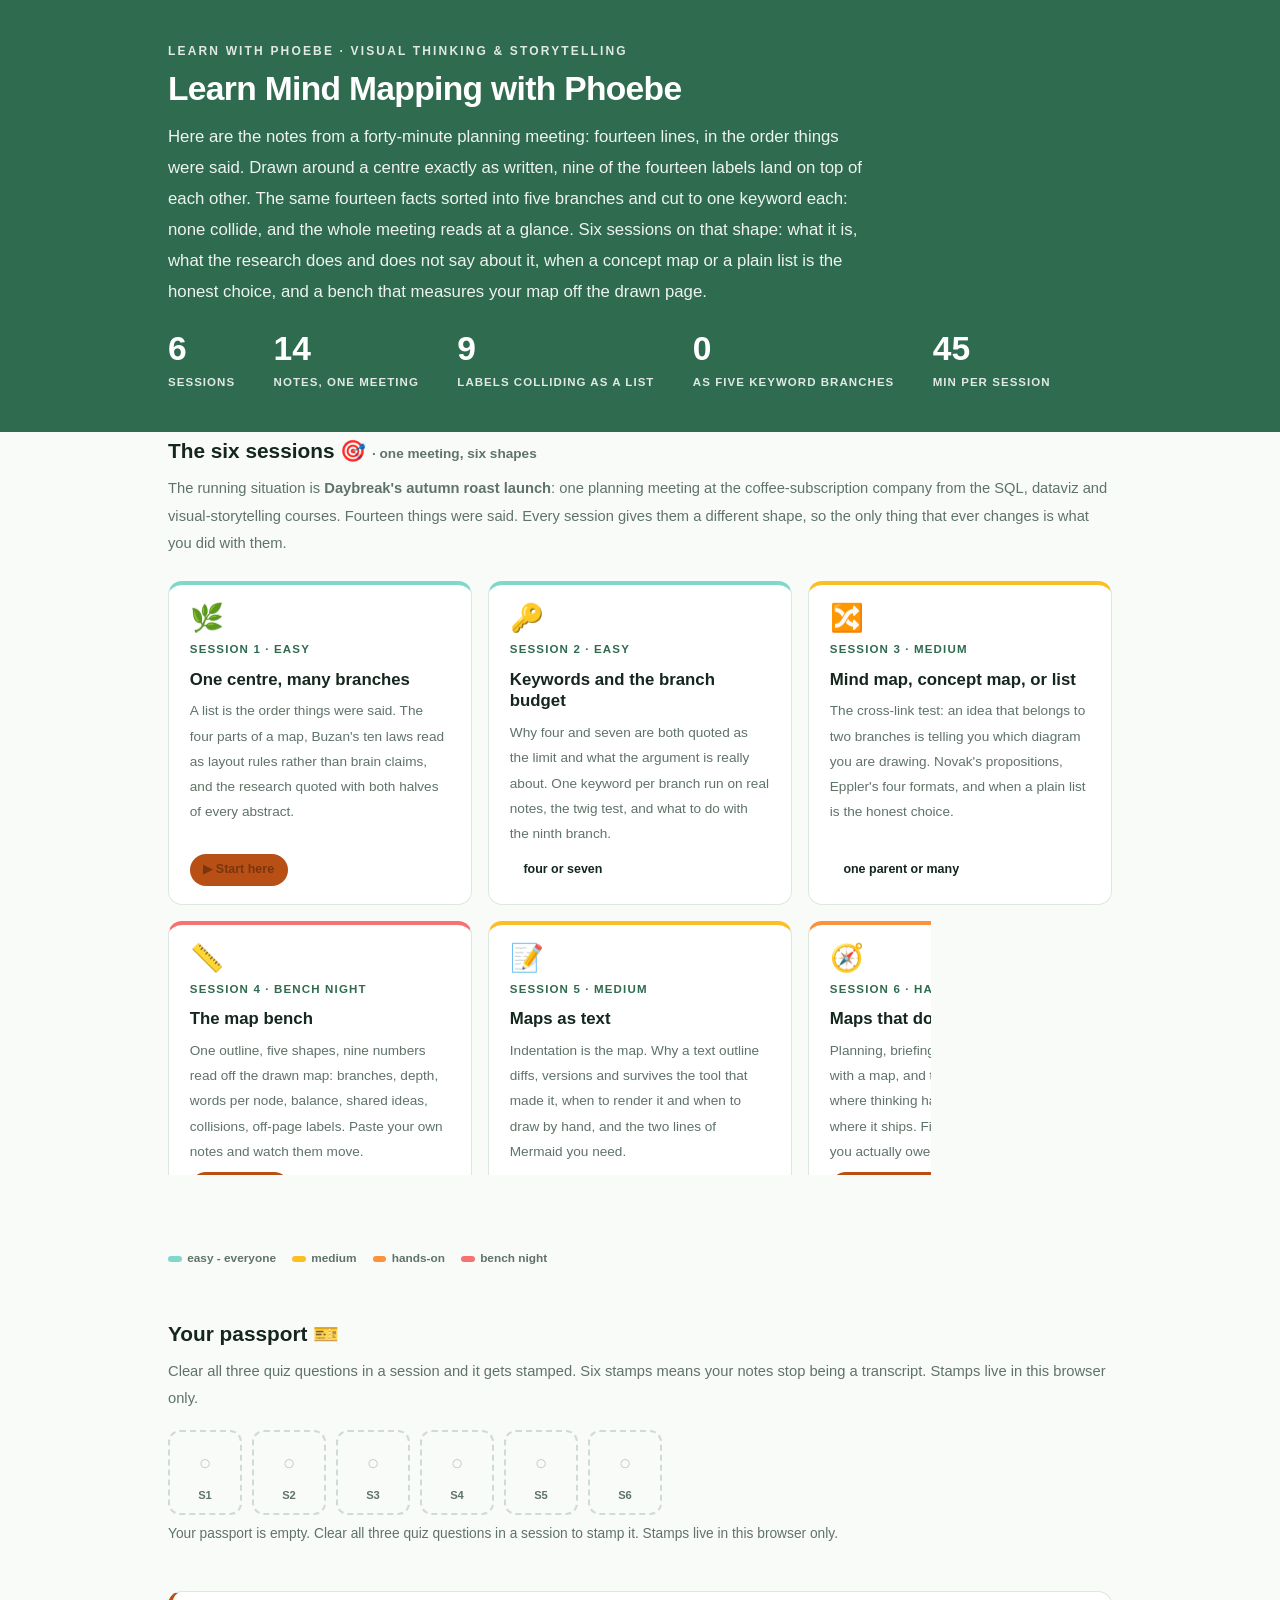
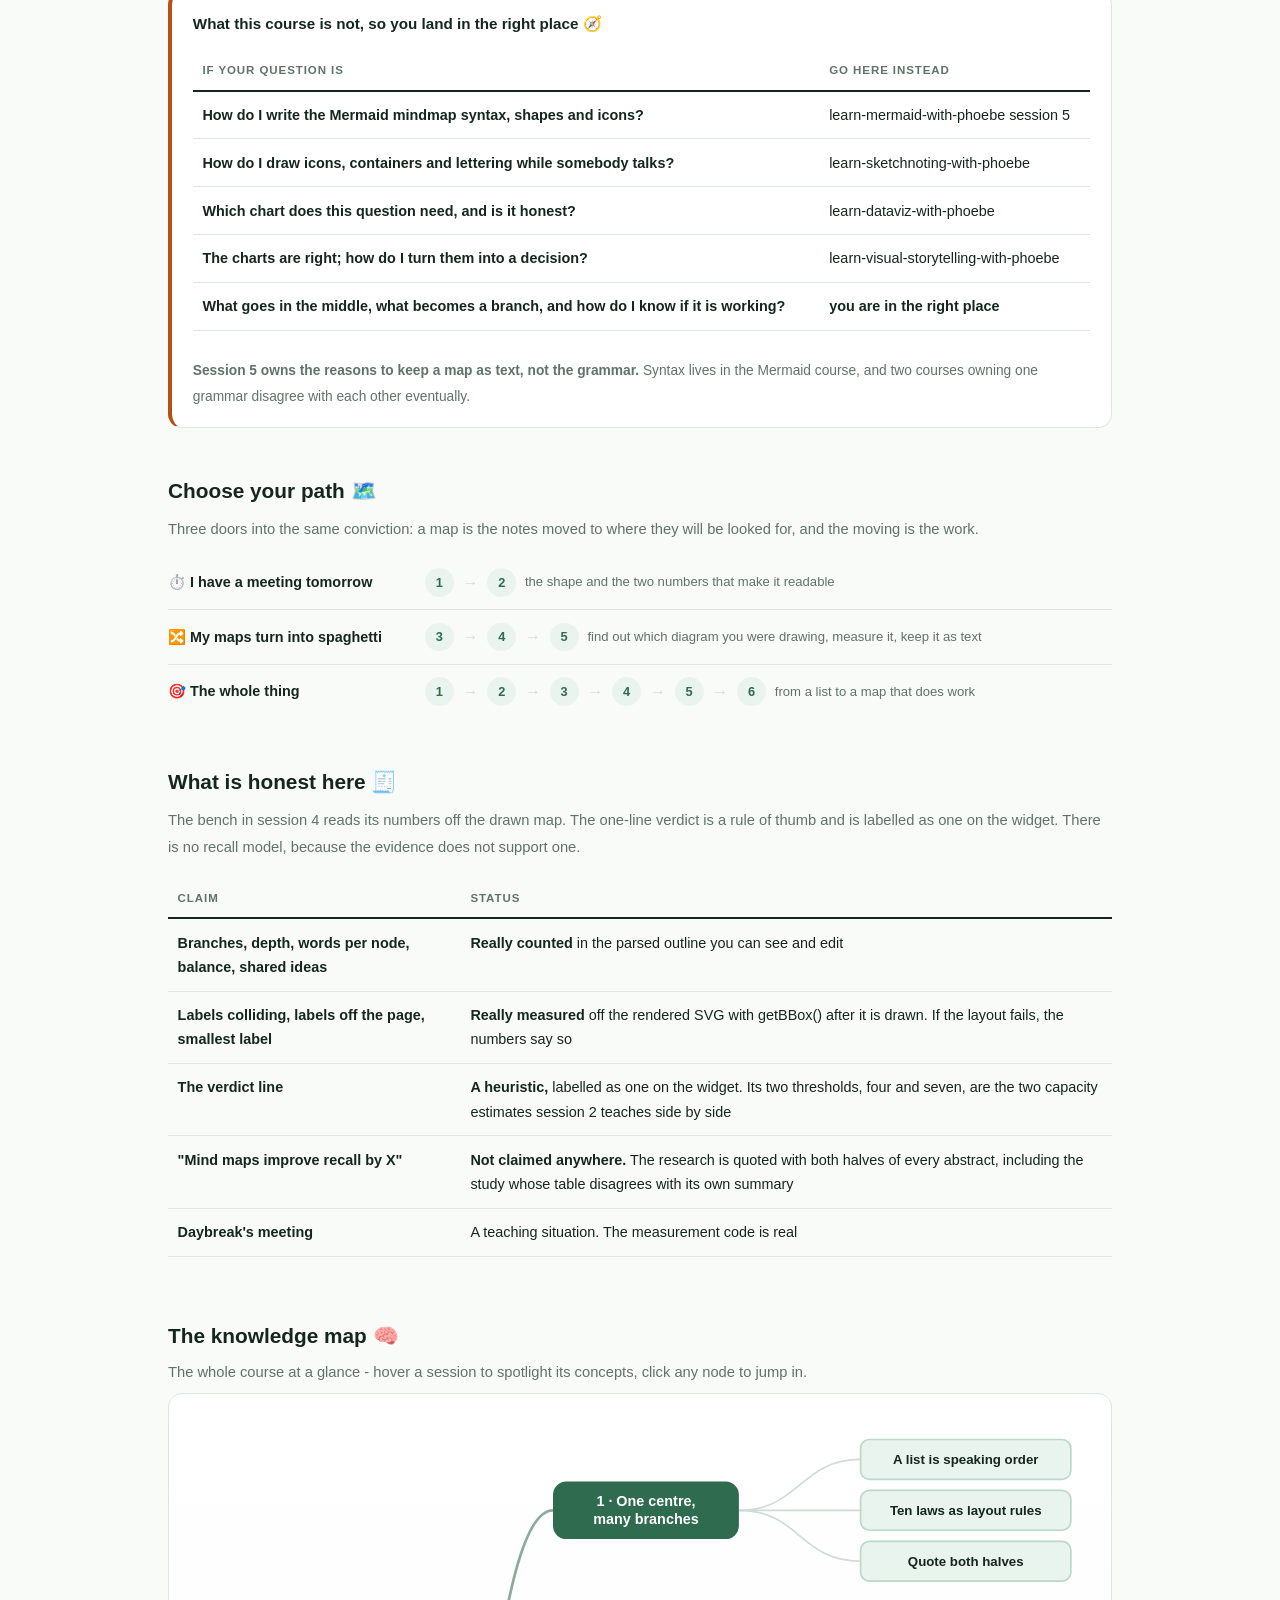
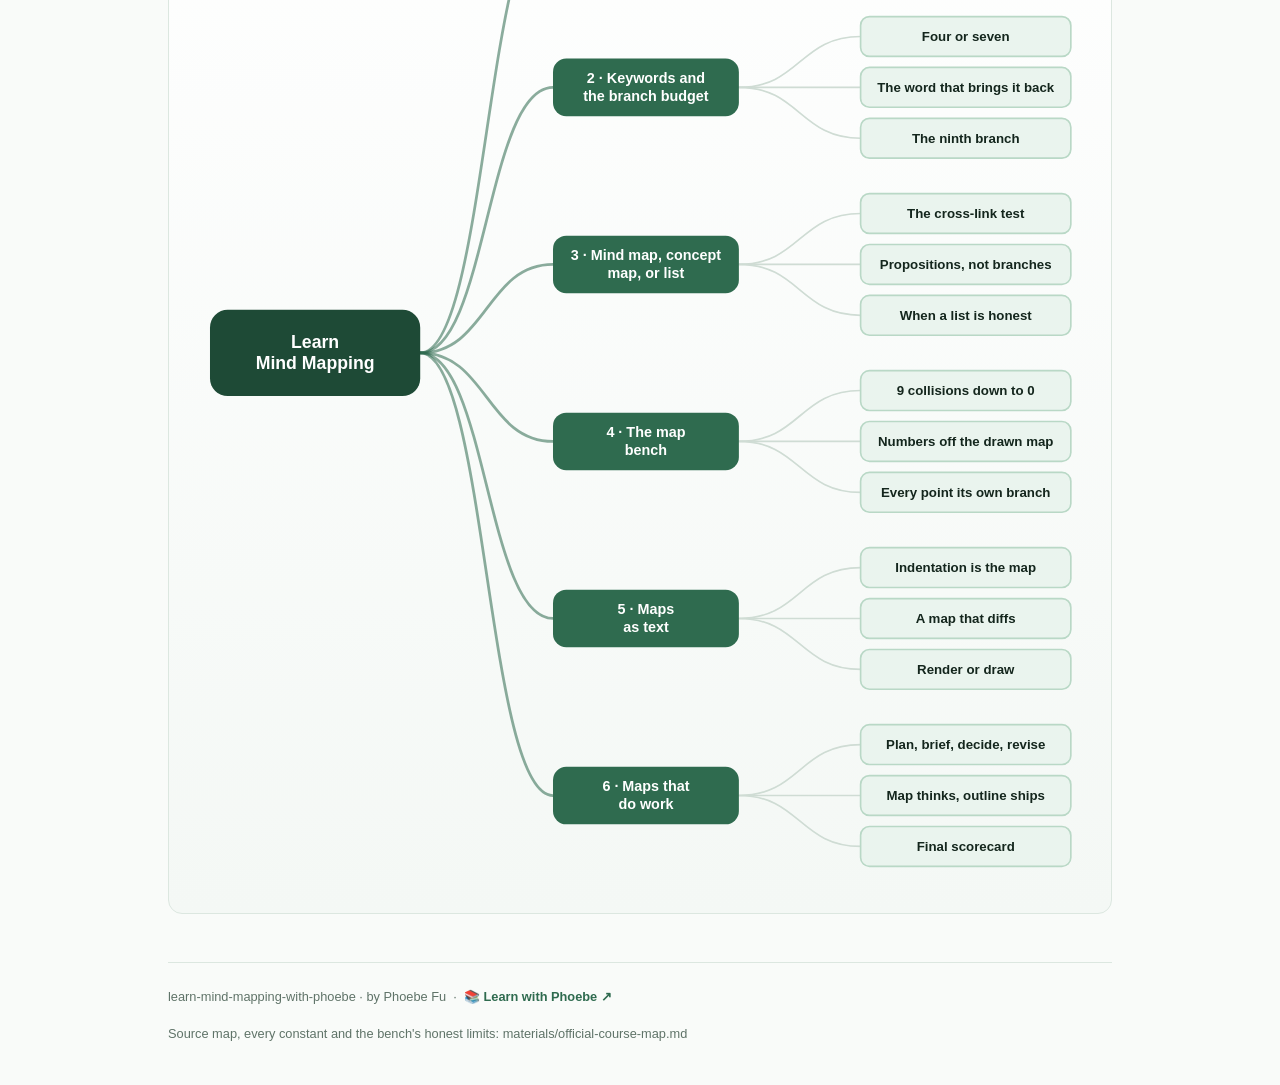
==== index.html @ 35d94eb6 "Learn Mind Mapping with Phoebe: six sessions, the map bench, source map Single-track, six 45-minute " ====
<!DOCTYPE html>
<html lang="en">
<head>
<meta charset="UTF-8">
<meta name="viewport" content="width=device-width, initial-scale=1.0">
<!-- social:start -->
<meta name="description" content="Six sessions on shaping what you know into a map: one centre, a handful of branches, one keyword each. What the evidence actually says, when a mind map is the wrong tool, and a bench that measures your map off the drawn page. Free, by Phoebe Fu.">
<meta property="og:type" content="website">
<meta property="og:site_name" content="Learn with Phoebe">
<meta property="og:title" content="Learn Mind Mapping with Phoebe">
<meta property="og:description" content="Fourteen meeting notes, nine colliding labels. The same fourteen as a map: five branches, none. Six sessions on the shape, the evidence, and when not to.">
<meta property="og:url" content="https://phoebefu6.github.io/learn-mind-mapping-with-phoebe/">
<meta property="og:image" content="https://phoebefu6.github.io/learn-mind-mapping-with-phoebe/assets/og-cover.png">
<meta property="og:image:width" content="1200">
<meta property="og:image:height" content="630">
<meta name="twitter:card" content="summary_large_image">
<meta name="twitter:title" content="Learn Mind Mapping with Phoebe">
<meta name="twitter:description" content="Six sessions on the shape of notes, with a bench that measures your map off the drawn page.">
<meta name="twitter:image" content="https://phoebefu6.github.io/learn-mind-mapping-with-phoebe/assets/og-cover.png">
<!-- social:end -->
<title>Learn Mind Mapping with Phoebe</title>
<link rel="stylesheet" href="assets/style.css?v=1">
<style>

  .stats-row { display: flex; gap: 2.4rem; margin-top: 1.5rem; flex-wrap: wrap; }
  .stat b { display: block; font-size: 2.1rem; font-weight: 800; line-height: 1.05; font-variant-numeric: tabular-nums; }
  .stat span { font-size: .72rem; opacity: .85; text-transform: uppercase; letter-spacing: .09em; font-weight: 600; }

  .course-grid { display: grid; grid-template-columns: repeat(auto-fit, minmax(17rem, 1fr)); gap: 1rem; margin-top: 1.5rem; }
  .course-card {
    border: 1px solid var(--hairline);
    border-top: 4px solid var(--diff, var(--indigo));
    border-radius: var(--radius);
    padding: 1.2rem 1.3rem 1.1rem;
    display: flex;
    flex-direction: column;
    gap: .5rem;
    text-decoration: none;
    color: var(--ink);
    background: #fff;
    transition: box-shadow .15s ease, border-color .15s ease, transform .15s ease;
    position: relative;
  }
  .course-card:hover { border-color: var(--indigo-soft); border-top-color: var(--diff, var(--indigo)); box-shadow: 0 8px 28px rgba(47,107,79,.14); transform: translateY(-3px); }
  .course-card .cicon { font-size: 1.7rem; line-height: 1; }
  .course-card .cnum { font-size: .72rem; font-weight: 700; color: var(--indigo); text-transform: uppercase; letter-spacing: .1em; }
  .course-card h3 { font-size: 1.05rem; font-weight: 800; line-height: 1.3; }
  .course-card p { font-size: .85rem; color: var(--muted); flex: 1; }
  .course-card .meta { display: flex; gap: .4rem; flex-wrap: wrap; }

  .diff-legend { display: flex; gap: 1rem; margin-top: 1.6rem; font-size: .74rem; color: var(--muted); font-weight: 600; flex-wrap: wrap; }
  .diff-legend i { display: inline-block; width: .85rem; height: .35rem; border-radius: 999px; margin-right: .35rem; vertical-align: middle; }

  .paths { margin-top: 2.6rem; }
  .paths h2 { font-size: 1.3rem; font-weight: 800; margin-bottom: .3rem; }
  .paths .plede { color: var(--muted); font-size: .92rem; margin-bottom: .8rem; }
  .path { display: flex; gap: .55rem; align-items: center; padding: .75rem 0; border-bottom: .5px solid var(--hairline); flex-wrap: wrap; }
  .path:last-child { border-bottom: none; }
  .path b { min-width: 15.5rem; font-size: .9rem; }
  .path .pstep { background: var(--indigo-50); color: var(--indigo); border-radius: 999px; padding: .16rem .68rem; font-weight: 700; font-size: .8rem; text-decoration: none; transition: all .12s ease; }
  .path .pstep:hover { background: var(--indigo); color: #fff; }
  .path .parr { color: var(--faint); font-weight: 700; }

  .mm-section { margin-top: 1.6rem; }
  .mm-section h2 { font-size: 1.3rem; font-weight: 800; margin-bottom: .2rem; }
  .mm-section .mm-lede { color: var(--muted); font-size: .92rem; margin-bottom: .4rem; }
  .mm-wrap { border: 1px solid var(--hairline); border-radius: var(--radius); background: linear-gradient(180deg,#fff,#F4F8F5); padding: .6rem; overflow-x: auto; }
  .mm-svg { width: 100%; height: auto; display: block; max-width: 60rem; margin: 0 auto; min-width: 34rem; }
  .mm-link { cursor: pointer; text-decoration: none; }
  .mm-node rect { transition: opacity .15s ease, filter .15s ease; }
  .mm-node text { pointer-events: none; }
  .mm-link:hover .mm-node rect { filter: brightness(1.06); }
  .mm-edge { transition: opacity .15s ease; }

  .not-this { border: 1px solid var(--hairline); border-left: 4px solid var(--amber); border-radius: var(--radius); background: #fff; padding: 1.1rem 1.3rem; margin-top: 1.2rem; }
  .not-this h3 { font-size: .95rem; font-weight: 800; margin-bottom: .5rem; }
</style>
</head>
<body>

<header class="masthead">
  <div class="wrap">
    <div class="eyebrow">Learn with Phoebe · Visual Thinking &amp; Storytelling</div>
    <h1>Learn <span class="accent">Mind Mapping</span> with Phoebe</h1>
    <p class="sub">Here are the notes from a forty-minute planning meeting: fourteen lines, in the order things were said. Drawn around a centre exactly as written, nine of the fourteen labels land on top of each other. The same fourteen facts sorted into five branches and cut to one keyword each: none collide, and the whole meeting reads at a glance. Six sessions on that shape: what it is, what the research does and does not say about it, when a concept map or a plain list is the honest choice, and a bench that measures your map off the drawn page.</p>
    <div class="stats-row">
      <div class="stat"><b data-count="6">6</b><span>sessions</span></div>
      <div class="stat"><b data-count="14">14</b><span>notes, one meeting</span></div>
      <div class="stat"><b data-count="9">9</b><span>labels colliding as a list</span></div>
      <div class="stat"><b data-count="0">0</b><span>as five keyword branches</span></div>
      <div class="stat"><b data-count="45">45</b><span>min per session</span></div>
    </div>
  </div>
</header>

<main class="wrap">

  <section class="section">
    <div class="paths" style="margin-top:0">
      <h2>The six sessions 🎯 <span style="font-size:.85rem;font-weight:600;color:var(--muted)">· one meeting, six shapes</span></h2>
      <p class="plede">The running situation is <strong>Daybreak's autumn roast launch</strong>: one planning meeting at the coffee-subscription company from the SQL, dataviz and visual-storytelling courses. Fourteen things were said. Every session gives them a different shape, so the only thing that ever changes is what you did with them.</p>
    </div>

    <div class="course-grid">
      <a class="course-card" href="courses/01-one-centre-many-branches.html" style="--diff:#7FD8CB">
        <span class="cicon">🌿</span>
        <span class="cnum">Session 1 · easy</span>
        <h3>One centre, many branches</h3>
        <p>A list is the order things were said. The four parts of a map, Buzan's ten laws read as layout rules rather than brain claims, and the research quoted with both halves of every abstract.</p>
        <span class="meta"><span class="pill amber">▶ Start here</span></span>
      </a>
      <a class="course-card" href="courses/02-keywords-and-the-branch-budget.html" style="--diff:#7FD8CB">
        <span class="cicon">🔑</span>
        <span class="cnum">Session 2 · easy</span>
        <h3>Keywords and the branch budget</h3>
        <p>Why four and seven are both quoted as the limit and what the argument is really about. One keyword per branch run on real notes, the twig test, and what to do with the ninth branch.</p>
        <span class="meta"><span class="pill">four or seven</span></span>
      </a>
      <a class="course-card" href="courses/03-mind-map-concept-map-or-list.html" style="--diff:#FBBF24">
        <span class="cicon">🔀</span>
        <span class="cnum">Session 3 · medium</span>
        <h3>Mind map, concept map, or list</h3>
        <p>The cross-link test: an idea that belongs to two branches is telling you which diagram you are drawing. Novak's propositions, Eppler's four formats, and when a plain list is the honest choice.</p>
        <span class="meta"><span class="pill">one parent or many</span></span>
      </a>
      <a class="course-card" href="courses/04-the-map-bench.html" style="--diff:#F87171">
        <span class="cicon">📏</span>
        <span class="cnum">Session 4 · bench night</span>
        <h3>The map bench</h3>
        <p>One outline, five shapes, nine numbers read off the drawn map: branches, depth, words per node, balance, shared ideas, collisions, off-page labels. Paste your own notes and watch them move.</p>
        <span class="meta"><span class="pill amber">★ the bench</span></span>
      </a>
      <a class="course-card" href="courses/05-maps-as-text.html" style="--diff:#FBBF24">
        <span class="cicon">📝</span>
        <span class="cnum">Session 5 · medium</span>
        <h3>Maps as text</h3>
        <p>Indentation is the map. Why a text outline diffs, versions and survives the tool that made it, when to render it and when to draw by hand, and the two lines of Mermaid you need.</p>
        <span class="meta"><span class="pill">outline first</span></span>
      </a>
      <a class="course-card" href="courses/06-maps-that-do-work.html" style="--diff:#FB923C">
        <span class="cicon">🧭</span>
        <span class="cnum">Session 6 · hands-on</span>
        <h3>Maps that do work</h3>
        <p>Planning, briefing, deciding and revising with a map, and the hand-off: a map is where thinking happens, an outline is where it ships. Final scorecard on a map you actually owe somebody.</p>
        <span class="meta"><span class="pill amber">🔒 final scorecard</span></span>
      </a>
    </div>

    <div class="diff-legend">
      <span><i style="background:#7FD8CB"></i>easy - everyone</span>
      <span><i style="background:#FBBF24"></i>medium</span>
      <span><i style="background:#FB923C"></i>hands-on</span>
      <span><i style="background:#F87171"></i>bench night</span>
    </div>
  </section>

  <section class="section">
    <div class="paths" style="margin-top:0">
      <h2>Your passport 🎫</h2>
      <p class="plede">Clear all three quiz questions in a session and it gets stamped. Six stamps means your notes stop being a transcript. Stamps live in this browser only.</p>
    </div>
    <div class="pp-strip"></div>
  </section>

  <section class="section">
    <div class="not-this">
      <h3>What this course is not, so you land in the right place 🧭</h3>
      <table class="clean">
        <tr><th>If your question is</th><th>Go here instead</th></tr>
        <tr><td>How do I write the Mermaid <span class="mono">mindmap</span> syntax, shapes and icons?</td><td><span class="mono">learn-mermaid-with-phoebe</span> session 5</td></tr>
        <tr><td>How do I draw icons, containers and lettering while somebody talks?</td><td><span class="mono">learn-sketchnoting-with-phoebe</span></td></tr>
        <tr><td>Which chart does this question need, and is it honest?</td><td><span class="mono">learn-dataviz-with-phoebe</span></td></tr>
        <tr><td>The charts are right; how do I turn them into a decision?</td><td><span class="mono">learn-visual-storytelling-with-phoebe</span></td></tr>
        <tr><td><strong>What goes in the middle, what becomes a branch, and how do I know if it is working?</strong></td><td><strong>you are in the right place</strong></td></tr>
      </table>
      <p style="margin-top:.7rem;font-size:.86rem;color:var(--muted)"><strong>Session 5 owns the reasons to keep a map as text, not the grammar.</strong> Syntax lives in the Mermaid course, and two courses owning one grammar disagree with each other eventually.</p>
    </div>
  </section>

  <section class="section">
    <div class="paths">
      <h2>Choose your path 🗺️</h2>
      <p class="plede">Three doors into the same conviction: a map is the notes moved to where they will be looked for, and the moving is the work.</p>
      <div class="path"><b>⏱️ I have a meeting tomorrow</b>
        <a class="pstep" href="courses/01-one-centre-many-branches.html">1</a><span class="parr">→</span>
        <a class="pstep" href="courses/02-keywords-and-the-branch-budget.html">2</a>
        <span style="font-size:.82rem;color:var(--muted)">the shape and the two numbers that make it readable</span>
      </div>
      <div class="path"><b>🔀 My maps turn into spaghetti</b>
        <a class="pstep" href="courses/03-mind-map-concept-map-or-list.html">3</a><span class="parr">→</span>
        <a class="pstep" href="courses/04-the-map-bench.html">4</a><span class="parr">→</span>
        <a class="pstep" href="courses/05-maps-as-text.html">5</a>
        <span style="font-size:.82rem;color:var(--muted)">find out which diagram you were drawing, measure it, keep it as text</span>
      </div>
      <div class="path"><b>🎯 The whole thing</b>
        <a class="pstep" href="courses/01-one-centre-many-branches.html">1</a><span class="parr">→</span>
        <a class="pstep" href="courses/02-keywords-and-the-branch-budget.html">2</a><span class="parr">→</span>
        <a class="pstep" href="courses/03-mind-map-concept-map-or-list.html">3</a><span class="parr">→</span>
        <a class="pstep" href="courses/04-the-map-bench.html">4</a><span class="parr">→</span>
        <a class="pstep" href="courses/05-maps-as-text.html">5</a><span class="parr">→</span>
        <a class="pstep" href="courses/06-maps-that-do-work.html">6</a>
        <span style="font-size:.82rem;color:var(--muted)">from a list to a map that does work</span>
      </div>
    </div>
  </section>

  <section class="section">
    <div class="paths" style="margin-top:0">
      <h2>What is honest here 🧾</h2>
      <p class="plede">The bench in session 4 reads its numbers off the drawn map. The one-line verdict is a rule of thumb and is labelled as one on the widget. There is no recall model, because the evidence does not support one.</p>
    </div>
    <table class="clean">
      <tr><th>Claim</th><th>Status</th></tr>
      <tr><td>Branches, depth, words per node, balance, shared ideas</td><td><strong>Really counted</strong> in the parsed outline you can see and edit</td></tr>
      <tr><td>Labels colliding, labels off the page, smallest label</td><td><strong>Really measured</strong> off the rendered SVG with <span class="mono">getBBox()</span> after it is drawn. If the layout fails, the numbers say so</td></tr>
      <tr><td>The verdict line</td><td><strong>A heuristic,</strong> labelled as one on the widget. Its two thresholds, four and seven, are the two capacity estimates session 2 teaches side by side</td></tr>
      <tr><td>"Mind maps improve recall by X"</td><td><strong>Not claimed anywhere.</strong> The research is quoted with both halves of every abstract, including the study whose table disagrees with its own summary</td></tr>
      <tr><td>Daybreak's meeting</td><td>A teaching situation. The measurement code is real</td></tr>
    </table>
  </section>

  <section class="section mm-section">
    <h2>The knowledge map 🧠</h2>
    <p class="mm-lede">The whole course at a glance - hover a session to spotlight its concepts, click any node to jump in.</p>
    <div class="mm-wrap"><div id="mindmap"></div></div>
  </section>

  <footer class="pagefoot">
    <span>learn-mind-mapping-with-phoebe · by Phoebe Fu &nbsp;·&nbsp; 📚 <a href="https://phoebefu6.github.io/learn-with-phoebe/">Learn with Phoebe ↗</a></span>
    <span>Source map, every constant and the bench's honest limits: <span class="mono">materials/official-course-map.md</span></span>
  </footer>

</main>

<script>
window.MINDMAP_DATA = {
  title: "Learn\nMind Mapping",
  centerColor: "#1E4A36",
  sessions: [
    { label: "One centre,\nmany branches", href: "courses/01-one-centre-many-branches.html", color: "#7FD8CB",
      concepts: [
        { label: "A list is speaking order", href: "courses/01-one-centre-many-branches.html" },
        { label: "Ten laws as layout rules", href: "courses/01-one-centre-many-branches.html" },
        { label: "Quote both halves", href: "courses/01-one-centre-many-branches.html" } ] },
    { label: "Keywords and\nthe branch budget", href: "courses/02-keywords-and-the-branch-budget.html", color: "#7FD8CB",
      concepts: [
        { label: "Four or seven", href: "courses/02-keywords-and-the-branch-budget.html" },
        { label: "The word that brings it back", href: "courses/02-keywords-and-the-branch-budget.html" },
        { label: "The ninth branch", href: "courses/02-keywords-and-the-branch-budget.html" } ] },
    { label: "Mind map, concept\nmap, or list", href: "courses/03-mind-map-concept-map-or-list.html", color: "#FBBF24",
      concepts: [
        { label: "The cross-link test", href: "courses/03-mind-map-concept-map-or-list.html" },
        { label: "Propositions, not branches", href: "courses/03-mind-map-concept-map-or-list.html" },
        { label: "When a list is honest", href: "courses/03-mind-map-concept-map-or-list.html" } ] },
    { label: "The map\nbench", href: "courses/04-the-map-bench.html", color: "#F87171",
      concepts: [
        { label: "9 collisions down to 0", href: "courses/04-the-map-bench.html" },
        { label: "Numbers off the drawn map", href: "courses/04-the-map-bench.html" },
        { label: "Every point its own branch", href: "courses/04-the-map-bench.html" } ] },
    { label: "Maps\nas text", href: "courses/05-maps-as-text.html", color: "#FBBF24",
      concepts: [
        { label: "Indentation is the map", href: "courses/05-maps-as-text.html" },
        { label: "A map that diffs", href: "courses/05-maps-as-text.html" },
        { label: "Render or draw", href: "courses/05-maps-as-text.html" } ] },
    { label: "Maps that\ndo work", href: "courses/06-maps-that-do-work.html", color: "#FB923C",
      concepts: [
        { label: "Plan, brief, decide, revise", href: "courses/06-maps-that-do-work.html" },
        { label: "Map thinks, outline ships", href: "courses/06-maps-that-do-work.html" },
        { label: "Final scorecard", href: "courses/06-maps-that-do-work.html" } ] }
  ]
};
</script>
<script src="assets/mindmap.js?v=1"></script>
<script src="assets/app.js?v=1"></script>
</body>
</html>
---- assets/style.css ----
/* learn-mind-mapping-with-phoebe - editorial bold design system
   Accent: spruce #2F6B4F · Ink deep spruce #1E4A36 · Flagship: burnt orange #B85015
   (CSS var names still read --indigo/--amber; they hold spruce and burnt orange.)
   NOTE: this is the PAGE chrome. The bench palette inside map-live.js is separate. */

:root {
  --indigo: #2F6B4F;
  --indigo-deep: #1E4A36;
  --indigo-mid: #4A7F63;
  --indigo-soft: #B9D8C6;
  --indigo-50: #EAF4EE;
  --ink: #14261D;
  --muted: #5F7368;
  --faint: #CFDCD4;
  --hairline: #DCE7E0;
  --amber: #B85015;
  --amber-ink: #7A3410;
  --amber-50: #FBEFE6;
  --paper: #F9FBF9;
  --code-bg: #12221A;
  --code-ink: #DCE7E0;
  --radius: 14px;
}

* { margin: 0; padding: 0; box-sizing: border-box; }

html { font-size: 16px; scroll-behavior: smooth; }
html.zoom-125 { font-size: 20px; }
html.zoom-150 { font-size: 24px; }

body {
  font-family: "Inter", -apple-system, BlinkMacSystemFont, "Segoe UI", Roboto, sans-serif;
  background: var(--paper);
  color: var(--ink);
  line-height: 1.85;
  font-feature-settings: "tnum";
}

.wrap { max-width: 62rem; margin: 0 auto; padding: 0 1.5rem; }

/* ---------- header band ---------- */
.masthead {
  background: var(--indigo);
  color: #fff;
  padding: 2.5rem 0 2.25rem;
}
.masthead .eyebrow {
  font-size: .75rem;
  letter-spacing: .18em;
  text-transform: uppercase;
  opacity: .85;
  font-weight: 600;
}
.masthead h1 {
  font-size: 2.1rem;
  line-height: 1.15;
  font-weight: 800;
  margin: .5rem 0 .75rem;
  letter-spacing: -.02em;
}
.masthead h1 .accent { color: inherit; }
.masthead .sub { font-size: 1.05rem; opacity: .92; max-width: 44rem; }

.chip-row { display: flex; flex-wrap: wrap; gap: .5rem; margin-top: 1.1rem; }
.chip {
  display: inline-flex;
  align-items: center;
  gap: .35rem;
  border-radius: 999px;
  padding: .25rem .8rem;
  font-size: .78rem;
  font-weight: 600;
  white-space: nowrap;
}
.chip.level { background: #fff; color: var(--indigo); }
.chip.audience { background: rgba(255,255,255,.16); color: #fff; border: 1px solid rgba(255,255,255,.35); }
.chip.time { background: var(--ink); color: #fff; font-variant-numeric: tabular-nums; }


/* ---------- agenda band ----------
   Recovered 2026-09-02. These six repos were scaffolded from a stylesheet that had
   lost this block, so .agenda rendered as run-on inline text ~700px tall inside the
   masthead. 87 of 93 repos carry it; these were the exception, and they were also the
   six the estate sweep could not see. See course-builder/references/field-notes.md.

   .a3 does NOT reuse the donor's `color: var(--amber-ink)`: that pair falls below
   4.5:1 against --amber in all six palettes, which is the same failure the sweep
   flags on the wellbeing courses. The literal below is the darkest tone of this
   repo's own amber-ink that clears 4.5:1, so the band stays bright. Recompute it if
   --amber changes. */
.agenda {
  display: flex;
  border-radius: 999px;
  overflow: hidden;
  margin: 1.4rem 0 0;
  font-size: .72rem;
  font-weight: 600;
  text-align: center;
  color: #fff;
}
.agenda span { padding: .45rem .3rem; white-space: nowrap; overflow: hidden; text-overflow: ellipsis; }
.agenda .a1 { background: var(--indigo-deep); }
.agenda .a2 { background: var(--indigo-mid); }
.agenda .a3 { background: var(--amber); color: #FFFFFF; }
.agenda .a4 { background: var(--indigo-soft); color: var(--ink); }

/* ---------- toolbar ---------- */
.toolbar {
  position: sticky;
  top: 0;
  z-index: 40;
  background: rgba(255,255,255,.94);
  backdrop-filter: blur(6px);
  border-bottom: 1px solid var(--hairline);
  padding: .55rem 0;
}
.toolbar .wrap { display: flex; align-items: center; gap: .6rem; }
.toolbar .crumb { font-size: .8rem; color: var(--muted); font-weight: 600; margin-right: auto; }
.toolbar .crumb a { color: var(--indigo); text-decoration: none; }
.btn {
  border: 1px solid var(--hairline);
  background: #fff;
  color: var(--ink);
  border-radius: 999px;
  padding: .35rem .9rem;
  font-size: .78rem;
  font-weight: 600;
  cursor: pointer;
  font-family: inherit;
  transition: all .15s ease;
}
.btn:hover { border-color: var(--indigo); color: var(--indigo); }
.btn.primary { background: var(--indigo); border-color: var(--indigo); color: #fff; }
.btn.primary:hover { background: var(--indigo-deep); }

/* ---------- sections ---------- */
main { padding: 2.5rem 0 4rem; }

.section { margin-bottom: 2.8rem; }
.section-kicker { margin-bottom: 1rem; }
.section-kicker .klabel {
  display: block;
  font-size: .72rem;
  text-transform: uppercase;
  letter-spacing: .1em;
  color: var(--indigo);
  font-weight: 700;
  margin-bottom: .35rem;
}
.section-kicker h2 {
  font-size: 1.45rem;
  font-weight: 800;
  letter-spacing: -.01em;
  display: flex;
  align-items: center;
  gap: .7rem;
  flex-wrap: wrap;
}
.section-kicker .tag {
  border-radius: 999px;
  padding: .18rem .7rem;
  font-size: .7rem;
  font-weight: 700;
  text-transform: uppercase;
  letter-spacing: .08em;
}
.tag.concept { background: var(--indigo-50); color: var(--indigo); }
.tag.demo { background: var(--amber-50); color: var(--amber-ink); }
.tag.exercise { background: var(--ink); color: #fff; }

.lede { color: var(--muted); max-width: 46rem; margin-bottom: 1.4rem; line-height: 1.8; }

/* live vs self-study markers on cards */
.mode {
  font-size: .64rem;
  font-weight: 700;
  text-transform: uppercase;
  letter-spacing: .07em;
  padding: .14rem .6rem;
  border-radius: 999px;
  flex: none;
}
.mode.live { background: var(--indigo); color: #fff; }
.mode.self { background: #fff; color: var(--muted); border: 1px solid var(--hairline); }

/* ---------- accordions ---------- */
details.card {
  border: 1px solid var(--hairline);
  border-radius: var(--radius);
  margin-bottom: .8rem;
  overflow: hidden;
  background: #fff;
}
details.card[open] { border-color: var(--indigo-soft); box-shadow: 0 8px 28px rgba(47,107,79,.08); }
details.card summary {
  list-style: none;
  cursor: pointer;
  padding: 1rem 1.25rem;
  display: flex;
  align-items: center;
  gap: .75rem;
  font-weight: 700;
  font-size: 1.02rem;
  user-select: none;
}
details.card summary::-webkit-details-marker { display: none; }
details.card summary .dot {
  width: .6rem; height: .6rem;
  border-radius: 999px;
  background: var(--indigo);
  flex: none;
}
details.card summary .mini { margin-left: auto; font-size: .72rem; color: var(--muted); font-weight: 600; white-space: nowrap; }
details.card summary .caret { transition: transform .2s ease; color: var(--indigo); font-size: .8rem; }
details.card[open] summary .caret { transform: rotate(90deg); }
details.card .body { padding: 0 1.25rem 1.4rem; border-top: 1px solid var(--hairline); padding-top: 1.15rem; }
details.card .body p { margin-bottom: 1.05rem; max-width: 48rem; }
details.card .body p:last-child { margin-bottom: 0; }
details.card .body ul, details.card .body ol { margin: 0 0 1.1rem 1.2rem; max-width: 47rem; }
details.card .body li { margin-bottom: .65rem; }
details.card .body h4 { font-size: .95rem; font-weight: 700; margin: 1.1rem 0 .45rem; }
details.card .body h4:first-child { margin-top: 0; }

/* ---------- pills & legends ---------- */
.legend { display: flex; flex-wrap: wrap; gap: .5rem; margin: 0 0 1.2rem; }
.pill {
  display: inline-flex;
  align-items: center;
  gap: .4rem;
  border-radius: 999px;
  padding: .28rem .85rem;
  font-size: .78rem;
  font-weight: 600;
}
.pill.solid { background: var(--indigo); color: #fff; }
.pill.light { background: var(--indigo-50); color: var(--indigo); }
.pill.inkpill { background: var(--ink); color: #fff; }
.pill.amber, .pill.peach { background: var(--amber); color: var(--amber-ink); }
.pill.bare { color: var(--faint); }

/* ---------- 4D grid ---------- */
.grid-2 { display: grid; grid-template-columns: repeat(auto-fit, minmax(15rem, 1fr)); gap: .8rem; margin: .5rem 0 1rem; }
.d-card {
  border: 1px solid var(--hairline);
  border-left: 4px solid var(--indigo);
  border-radius: 10px;
  padding: 1rem 1.1rem;
}
.d-card h4 { font-size: .95rem; margin-bottom: .3rem; }
.d-card h4 .lead-letter { color: var(--indigo); }
.d-card p { font-size: .86rem; color: var(--muted); margin: 0; }

/* ---------- tables ---------- */
table.clean { width: 100%; border-collapse: collapse; font-size: .9rem; margin: .4rem 0 1rem; }
table.clean th {
  text-align: left;
  font-size: .72rem;
  text-transform: uppercase;
  letter-spacing: .08em;
  color: var(--muted);
  padding: .5rem .6rem;
  border-bottom: 2px solid var(--ink);
}
table.clean td { padding: .7rem .6rem; border-bottom: .5px solid var(--hairline); vertical-align: top; line-height: 1.7; }
table.clean td:first-child { font-weight: 600; }

/* ---------- prompt boxes ---------- */
.prompt-box {
  position: relative;
  background: var(--code-bg);
  color: var(--code-ink);
  border-radius: var(--radius);
  padding: 1.1rem 1.2rem;
  margin: 1rem 0 1.2rem;
  font-family: "SF Mono", ui-monospace, Menlo, Consolas, monospace;
  font-size: .84rem;
  line-height: 1.65;
  white-space: pre-wrap;
  word-break: break-word;
}
.prompt-box .label {
  position: absolute;
  top: -0.7rem;
  left: 1rem;
  background: var(--indigo);
  color: #fff;
  font-family: "Inter", -apple-system, sans-serif;
  font-size: .68rem;
  font-weight: 700;
  letter-spacing: .06em;
  text-transform: uppercase;
  border-radius: 999px;
  padding: .15rem .7rem;
}
.prompt-box.bad .label { background: var(--faint); color: var(--ink); }
.prompt-box.good .label { background: var(--amber); color: var(--amber-ink); }
.copy-btn {
  position: absolute;
  top: .7rem;
  right: .7rem;
  background: rgba(255,255,255,.1);
  border: 1px solid rgba(255,255,255,.25);
  color: #fff;
  border-radius: 999px;
  padding: .25rem .8rem;
  font-size: .72rem;
  font-weight: 600;
  cursor: pointer;
  font-family: "Inter", -apple-system, sans-serif;
  transition: background .15s ease;
}
.copy-btn:hover { background: rgba(255,255,255,.22); }
.copy-btn.copied { background: var(--amber); border-color: var(--amber); color: var(--amber-ink); }

/* ---------- demo steps ---------- */
.steps { counter-reset: step; margin: .6rem 0 1rem; }
.step {
  display: flex;
  gap: .9rem;
  padding: .85rem 0;
  border-bottom: .5px solid var(--hairline);
}
.step:last-child { border-bottom: none; }
.step::before {
  counter-increment: step;
  content: counter(step);
  flex: none;
  width: 1.7rem; height: 1.7rem;
  border-radius: 999px;
  background: var(--indigo-50);
  color: var(--indigo);
  font-weight: 700;
  font-size: .85rem;
  display: inline-flex;
  align-items: center;
  justify-content: center;
  margin-top: .1rem;
}
.step p { margin: 0; }

/* ---------- callouts ---------- */
.callout {
  border-radius: var(--radius);
  padding: 1rem 1.2rem;
  margin: 1rem 0;
  font-size: .92rem;
}
.callout.tip { background: var(--indigo-50); border-left: 4px solid var(--indigo); }
.callout.win { background: var(--amber-50); border-left: 4px solid var(--amber); }
.callout strong:first-child { display: block; margin-bottom: .2rem; }

.callout.example {
  background: #FFFFFF;
  border: 1px solid var(--hairline);
  border-left: 4px solid var(--amber);
  font-size: .9rem;
}
.callout.example .ex-pill {
  display: inline-block;
  background: var(--amber);
  color: var(--amber-ink);
  border-radius: 999px;
  padding: .15rem .7rem;
  font-size: .68rem;
  font-weight: 700;
  text-transform: uppercase;
  letter-spacing: .06em;
  margin-bottom: .5rem;
}
.callout.example p { margin: 0 0 .75rem; max-width: 47rem; }
.callout.example p:last-child { margin-bottom: 0; }
.callout.example ul { margin: 0 0 0 1.1rem; max-width: 46rem; }
.callout.example li { margin-bottom: .6rem; }
.callout.example li:last-child { margin-bottom: 0; }

/* ---------- zoomable figures ---------- */
figure.zoomable {
  border: 1px solid var(--hairline);
  border-radius: var(--radius);
  padding: 1.2rem;
  margin: 1rem 0 1.4rem;
  cursor: zoom-in;
  transition: box-shadow .15s ease;
  background: #fff;
}
figure.zoomable:hover { box-shadow: 0 8px 28px rgba(47,107,79,.12); }
figure.zoomable svg, figure.zoomable img { width: 100%; height: auto; display: block; }
figure.zoomable figcaption {
  margin-top: .6rem;
  font-size: .76rem;
  color: var(--muted);
  font-weight: 600;
  display: flex;
  align-items: center;
  gap: .4rem;
}

.lightbox {
  position: fixed;
  inset: 0;
  z-index: 100;
  background: rgba(20,38,29,.9);
  display: none;
  align-items: center;
  justify-content: center;
  padding: 3vh 3vw;
  cursor: zoom-out;
}
.lightbox.open { display: flex; }
.lightbox .inner {
  background: #fff;
  border-radius: var(--radius);
  padding: 2rem;
  max-width: 94vw;
  max-height: 92vh;
  overflow: auto;
}
.lightbox .inner svg, .lightbox .inner img { width: min(88vw, 70rem); height: auto; }
.lightbox .close-hint {
  position: fixed;
  top: 1rem; right: 1.4rem;
  color: #fff;
  font-size: .8rem;
  font-weight: 600;
  opacity: .8;
}

/* ---------- courses covered ---------- */
.covered { border: 1px solid var(--hairline); border-radius: var(--radius); overflow: hidden; }
.covered-row {
  display: flex;
  align-items: baseline;
  gap: .8rem;
  padding: .75rem 1.1rem;
  border-bottom: .5px solid var(--hairline);
  font-size: .9rem;
}
.covered-row:last-child { border-bottom: none; }
.covered-row .status { flex: none; }
.covered-row .name { font-weight: 600; }
.covered-row .note { margin-left: auto; color: var(--muted); font-size: .78rem; text-align: right; }

/* ---------- cheat sheet footer ---------- */
.cheat {
  background: var(--ink);
  color: #fff;
  border-radius: var(--radius);
  padding: 1.6rem 1.6rem 1.3rem;
  margin-top: 3rem;
}
.cheat h3 { font-size: 1.1rem; margin-bottom: 1rem; }
.cheat h3 span { color: var(--indigo-soft); }
.cheat .grid-2 { gap: 1rem; }
.cheat .cheat-item { border-left: 3px solid var(--indigo-mid); padding-left: .8rem; }
.cheat .cheat-item b { display: block; font-size: .85rem; color: var(--indigo-soft); }
.cheat .cheat-item span { font-size: .82rem; opacity: .85; }

footer.pagefoot {
  border-top: 1px solid var(--hairline);
  margin-top: 3rem;
  padding: 1.4rem 0 2.5rem;
  font-size: .8rem;
  color: var(--muted);
  display: flex;
  justify-content: space-between;
  flex-wrap: wrap;
  gap: .8rem;
}
footer.pagefoot a { color: var(--indigo); text-decoration: none; font-weight: 600; }

/* ---------- wayfinding: reading progress + section dots + part numbers ---------- */

#progress-bar {
  position: fixed;
  top: 0; left: 0;
  height: 3px;
  width: 0;
  background: linear-gradient(90deg, var(--indigo), var(--amber));
  z-index: 90;
}

.pagenav {
  position: fixed;
  right: 1.1rem;
  top: 50%;
  transform: translateY(-50%);
  z-index: 50;
  display: flex;
  flex-direction: column;
  gap: .55rem;
}
.pagenav a {
  width: .68rem; height: .68rem;
  border-radius: 999px;
  background: #fff;
  border: 2px solid var(--faint);
  display: block;
  position: relative;
  transition: all .15s ease;
}
.pagenav a:hover { border-color: var(--indigo); transform: scale(1.3); }
.pagenav a.active { background: var(--indigo); border-color: var(--indigo); }
.pagenav a .nlabel {
  position: absolute;
  right: 1.4rem;
  top: 50%;
  transform: translateY(-50%);
  background: var(--ink);
  color: #fff;
  font-size: .7rem;
  font-weight: 600;
  padding: .22rem .65rem;
  border-radius: 6px;
  white-space: nowrap;
  opacity: 0;
  pointer-events: none;
  transition: opacity .15s ease;
}
.pagenav a:hover .nlabel { opacity: 1; }
@media (max-width: 74rem) { .pagenav { display: none; } }

main { counter-reset: partnum -1; }
.section .section-kicker { position: relative; }
.section .section-kicker::before {
  counter-increment: partnum;
  content: counter(partnum, decimal-leading-zero);
  position: absolute;
  right: 0;
  top: -1.2rem;
  font-size: 4.4rem;
  font-weight: 800;
  color: var(--indigo-50);
  line-height: 1;
  font-variant-numeric: tabular-nums;
  pointer-events: none;
  z-index: 0;
}
.section .section-kicker > * { position: relative; z-index: 1; }

details.card summary { transition: background .15s ease; }
details.card summary:hover { background: #F4F8F5; }

/* ---------- journey strip: you are here in the series ---------- */
.journey {
  display: flex;
  align-items: center;
  gap: .45rem;
  margin-top: 1.1rem;
  flex-wrap: wrap;
}
.journey .jlabel { font-size: .7rem; font-weight: 700; text-transform: uppercase; letter-spacing: .09em; opacity: .8; margin-right: .3rem; }
.journey a {
  width: 1.7rem; height: 1.7rem;
  border-radius: 999px;
  display: inline-flex;
  align-items: center;
  justify-content: center;
  font-size: .8rem;
  font-weight: 700;
  text-decoration: none;
  color: #fff;
  border: 1.5px solid rgba(255,255,255,.45);
  transition: all .15s ease;
  font-variant-numeric: tabular-nums;
}
.journey a:hover { border-color: #fff; transform: scale(1.12); }
.journey a.here { background: #fff; color: var(--indigo); border-color: #fff; }
.journey a.dd-chip { width: auto; border-radius: 999px; padding: 0 .7rem; font-size: .72rem; }

/* ---------- check-yourself quiz ---------- */
.quiz-q {
  border: 1px solid var(--hairline);
  border-radius: var(--radius);
  padding: 1.1rem 1.25rem 1rem;
  margin-bottom: .9rem;
  background: #fff;
}
.quiz-q .qtext { font-weight: 700; margin-bottom: .7rem; }
.quiz-q .qopt {
  display: block;
  width: 100%;
  text-align: left;
  background: #fff;
  border: 1px solid var(--hairline);
  border-radius: 10px;
  padding: .6rem .9rem;
  margin-bottom: .5rem;
  font-size: .9rem;
  font-family: inherit;
  color: var(--ink);
  cursor: pointer;
  transition: all .15s ease;
}
.quiz-q .qopt:hover { border-color: var(--indigo); background: var(--indigo-50); }
.quiz-q .qopt.correct { background: var(--indigo); border-color: var(--indigo); color: #fff; font-weight: 600; }
.quiz-q .qopt.correct::after { content: "  ✓"; }
.quiz-q .qopt.wrong { background: #FEF2F2; border-color: #FCA5A5; color: #991B1B; animation: qshake .3s ease; }
.quiz-q .qopt.wrong::after { content: "  ✗ try again"; font-size: .78rem; }
.quiz-q .qopt:disabled { cursor: default; }
.quiz-q .qwhy {
  display: none;
  background: var(--amber-50);
  border-left: 4px solid var(--amber);
  border-radius: 8px;
  padding: .6rem .9rem;
  font-size: .86rem;
  margin-top: .3rem;
}
.quiz-q.answered .qwhy { display: block; }
@keyframes qshake {
  0%, 100% { transform: translateX(0); }
  25% { transform: translateX(-5px); }
  75% { transform: translateX(5px); }
}
.quiz-score { font-weight: 700; color: var(--indigo); margin-top: .4rem; }

@media (prefers-reduced-motion: reduce) {
  .quiz-q .qopt.wrong { animation: none; }
  .journey a:hover { transform: none; }
}

/* ---------- micro-interactions (react-bits inspired, vanilla) ---------- */

/* BlurText: staggered word reveal on the masthead headline */
.masthead h1 .bw {
  display: inline-block;
  opacity: 0;
  filter: blur(8px);
  transform: translateY(.35em);
  animation: bw-in .7s cubic-bezier(.22,.9,.35,1) forwards;
  animation-delay: var(--bw-delay, 0s);
}
@keyframes bw-in {
  to { opacity: 1; filter: blur(0); transform: translateY(0); }
}

/* SpotlightCard: cursor-following highlight on accordion cards */
details.card { position: relative; }
details.card::after {
  content: "";
  position: absolute;
  inset: 0;
  pointer-events: none;
  opacity: 0;
  transition: opacity .3s ease;
  background: radial-gradient(320px circle at var(--mx, 50%) var(--my, 50%), rgba(47,107,79,.09), transparent 65%);
}
details.card:hover::after { opacity: 1; }

/* ScrollReveal: sections rise in as they enter the viewport */
.js-reveal .section {
  opacity: 0;
  transform: translateY(16px);
  transition: opacity .6s ease, transform .6s cubic-bezier(.22,.9,.35,1);
}
.js-reveal .section.revealed { opacity: 1; transform: none; }

@media (prefers-reduced-motion: reduce) {
  .masthead h1 .bw { animation: none; opacity: 1; filter: none; transform: none; }
  details.card::after { display: none; }
  .js-reveal .section { opacity: 1; transform: none; transition: none; }
}

@media (max-width: 40rem) {
  .masthead h1 { font-size: 1.6rem; }
  
  .toolbar .crumb { display: none; }
}

@media print {
  .toolbar, .copy-btn { display: none; }
  details.card { border: 1px solid #ccc; }
}

/* ---------- live SQL playground (sql-live.js) ---------- */
.sqlbox {
  border: 1px solid var(--hairline);
  border-radius: var(--radius);
  background: #fff;
  overflow: hidden;
  margin: 1rem 0 1.4rem;
  box-shadow: 0 8px 28px rgba(47,107,79,.06);
}
.sql-bar {
  display: flex; align-items: center; gap: .5rem;
  padding: .5rem .8rem;
  background: var(--indigo-deep);
  color: #fff;
}
.sql-dot { width: .6rem; height: .6rem; border-radius: 999px; background: var(--amber); flex: none; }
.sql-title { font-size: .76rem; font-weight: 600; letter-spacing: .02em; opacity: .92; }
.sql-spacer { margin-left: auto; }
.sql-btn {
  border: 1px solid rgba(255,255,255,.28);
  background: rgba(255,255,255,.08);
  color: #fff;
  border-radius: 999px;
  padding: .26rem .8rem;
  font-size: .74rem; font-weight: 700; cursor: pointer;
  font-family: inherit; transition: all .14s ease; white-space: nowrap;
}
.sql-btn:hover { background: rgba(255,255,255,.2); }
.sql-btn.sql-run { background: var(--amber); color: var(--amber-ink); border-color: var(--amber); }
.sql-btn.sql-run:hover { filter: brightness(1.05); }
.sql-label {
  display: block;
  font-size: .64rem; text-transform: uppercase; letter-spacing: .09em;
  font-weight: 700; color: var(--muted);
  padding: .6rem .9rem .2rem;
}
.sql-code-wrap { border-bottom: 1px solid var(--hairline); }
.sql-code {
  width: 100%;
  border: none; outline: none; resize: vertical;
  padding: .35rem .9rem .9rem;
  font-family: "SF Mono", "JetBrains Mono", Menlo, Consolas, monospace;
  font-size: .86rem; line-height: 1.6;
  color: var(--ink); background: #fff;
  tab-size: 2;
}
.sql-out { padding: .2rem .9rem 1rem; overflow-x: auto; }
.sql-tablewrap { overflow-x: auto; }
table.sql-table { width: 100%; border-collapse: collapse; font-size: .84rem; margin: .3rem 0 .1rem; }
table.sql-table th {
  text-align: left; text-transform: uppercase; letter-spacing: .05em;
  font-size: .68rem; color: var(--indigo); font-weight: 800;
  padding: .35rem .6rem; border-bottom: 2px solid var(--indigo-50); white-space: nowrap;
}
table.sql-table td {
  padding: .32rem .6rem; border-bottom: .5px solid var(--hairline);
  font-variant-numeric: tabular-nums; white-space: nowrap;
}
table.sql-table tr:last-child td { border-bottom: none; }
.sql-null { color: var(--faint); font-style: italic; font-size: .78rem; }
.sql-note { font-size: .74rem; color: var(--muted); margin: .5rem 0 0; font-weight: 600; }
.sql-hint { font-weight: 500; font-style: italic; }
.sql-err {
  font-size: .82rem; color: #991B1B; background: #FEF2F2;
  border: 1px solid #FCA5A5; border-radius: 8px;
  padding: .55rem .75rem; margin: .4rem 0 0;
  font-family: "SF Mono", Menlo, monospace;
}
.sql-cap { font-size: .78rem; color: var(--muted); padding: 0 .9rem .8rem; }
.sqlbox.sql-had-err .sql-bar { background: #7f1d1d; }


@keyframes wkIn { from { opacity: 0; transform: translateY(6px); } to { opacity: 1; transform: none; } }


@media (max-width: 640px) {  }


@media (max-width: 640px) {
  
  
}

/* === LWP-PATCH v2 === */
/* palette-agnostic aliases: 75 repos use --indigo/--amber, 1 uses --pine/--clay */
:root {
  --pv-accent: var(--indigo, var(--pine, #334155));
  --pv-flag: var(--amber, var(--clay, #2F6B4F));
  --pv-flag-50: var(--amber-50, var(--clay-50, #FDF3EB));
}

/* ============================================================
   v2 - readable on a phone + reading modes
   Layout only. No palette tokens are changed.
   ============================================================ */

/* --- skip link --- */
.skip-link {
  position: absolute; left: -9999px; top: 0; z-index: 200;
  background: var(--pv-accent); color: #fff;
  padding: .7rem 1.1rem; border-radius: 0 0 var(--radius) 0;
  font-weight: 700; font-size: .85rem; text-decoration: none;
}
.skip-link:focus { left: 0; }

/* --- visible keyboard focus everywhere --- */
:focus-visible {
  outline: 3px solid var(--pv-flag);
  outline-offset: 2px;
  border-radius: 4px;
}

/* --- diagrams: hold authored width, scroll instead of shrinking --- */
.figscroll { overflow-x: auto; -webkit-overflow-scrolling: touch; overscroll-behavior-x: contain; }
.figscroll::-webkit-scrollbar { height: 6px; }
.figscroll::-webkit-scrollbar-thumb { background: var(--faint); border-radius: 3px; }

/* --- tables: scroll container + sticky row label --- */
.tablescroll { overflow-x: auto; -webkit-overflow-scrolling: touch; border-radius: var(--radius); }

/* --- section contents counter --- */
.sec-meta {
  display: block; margin-top: .3rem;
  font-size: .72rem; font-weight: 700; letter-spacing: .06em;
  text-transform: uppercase; color: var(--muted);
  font-variant-numeric: tabular-nums;
}

/* --- study-mode switch --- */
.btn.mode-on { background: var(--pv-flag); border-color: var(--pv-flag); color: #fff; }

/* --- deep-linked card gets a moment of emphasis --- */
details.card.linked { border-color: var(--pv-flag); box-shadow: 0 0 0 3px var(--pv-flag-50); }

@media (max-width: 820px) {
  /* labels keep the size they were drawn at; the figure scrolls */
  figure.zoomable svg { min-width: 820px; }
  .figscroll .mm-svg, .mindmap svg { min-width: 840px; }

  table.clean { min-width: 620px; }
  table.clean th:first-child,
  table.clean td:first-child {
    position: sticky; left: 0; background: #fff;
    box-shadow: 1px 0 0 var(--hairline);
  }

  pre, .prompt-box { overflow-x: auto; }

  /* 44px tap targets */
  details.card summary { min-height: 44px; }
  .qopt { min-height: 44px; display: flex; align-items: center; padding: .7rem .9rem; }
  .toolbar .btn, .pagefoot a { min-height: 44px; display: inline-flex; align-items: center; }
}

@media (max-width: 640px) {
  /* long inline code tokens and nowrap chips are the two things that still
     forced the page sideways below 640px: let them break rather than push
     the layout. Inside the media query only - desktop is untouched. */
  :not(pre) > code, .prompt-box span, code span,
  p span, li span, td span { overflow-wrap: anywhere; word-break: break-word; }
  .chip, .syn-chip, .pill, .mode, .tag { white-space: normal; max-width: 100%; }

  
  
  .chip-row, .legend { flex-wrap: wrap; }
  .journey { flex-wrap: wrap; row-gap: .45rem; }
}

/* --- print: a session should print as a complete handout --- */
@media print {
  .pagenav, #progress-bar, .skip-link, .journey, .lightbox { display: none !important; }
  details.card > .body { display: block !important; }
  details.card, figure, table.clean, .callout { break-inside: avoid; page-break-inside: avoid; }
  figure.zoomable svg { min-width: 0; max-width: 100%; }
  .figscroll, .tablescroll { overflow: visible; }
  a[href^="http"]::after { content: " (" attr(href) ")"; font-size: .72rem; color: #555; }
}

/* swipe hint: own line, only when the diagram really does scroll */
figure.zoomable.can-scroll figcaption { flex-wrap: wrap; }
figure.zoomable.can-scroll figcaption::after {
  content: "swipe the diagram \2192";
  flex: 0 0 100%;
  margin-top: .2rem;
  font-size: .72rem;
  font-weight: 700;
  letter-spacing: .04em;
  color: var(--pv-flag);
}
/* === /LWP-PATCH === */


/* ============================================================
   LWP WIDGET KIT v1 - wipe / hotspot / tick / tryrow / stakes
   / scorecard / passport. Self-theming off the course :root.
   ============================================================ */

/* --- shared shell --------------------------------------- */
.wk {
  margin: 26px 0;
  border: 1px solid var(--hairline);
  border-radius: var(--radius);
  background: #fff;
  box-shadow: 0 2px 10px rgba(0,0,0,.03);
  overflow: hidden;
}
.wk-head {
  display: flex; align-items: center; gap: 10px;
  padding: 12px 16px;
  background: var(--indigo-50);
  border-bottom: 1px solid var(--hairline);
}
.wk-head b {
  font-size: 0.74rem; font-weight: 800; letter-spacing: .07em;
  text-transform: uppercase; color: var(--indigo-deep);
}
.wk-head .wk-hint { font-size: 0.82rem; color: var(--muted); }
.wk-body { padding: 18px 16px; }
.wk-foot {
  padding: 10px 16px; border-top: 1px dashed var(--hairline);
  font-size: 0.82rem; color: var(--muted); background: var(--paper);
}

/* --- 1. wipe: draggable before/after ------------------- */
.wipe { position: relative; user-select: none; touch-action: none; }
.wipe-panes { position: relative; overflow: hidden; border-radius: 10px; }
.wipe-a, .wipe-b { padding: 18px 20px; font-size: 0.92rem; line-height: 1.75; }
.wipe-a { background: #FEF2F2; border: 1px solid #FCA5A5; border-radius: 10px; }
.wipe-b {
  position: absolute; inset: 0;
  background: var(--indigo-50); border: 1px solid var(--indigo-soft);
  border-radius: 10px;
  clip-path: inset(0 0 0 var(--wx, 50%));
}
.wipe-a h5, .wipe-b h5 {
  margin: 0 0 8px; font-size: 0.72rem; letter-spacing: .07em;
  text-transform: uppercase; font-weight: 800;
}
.wipe-a h5 { color: #991B1B; }
.wipe-b h5 { color: var(--indigo-deep); }
.wipe-a p, .wipe-b p { margin: 0 0 6px; }
.wipe-grip {
  position: absolute; top: 0; bottom: 0; width: 3px;
  background: var(--indigo); cursor: ew-resize; z-index: 3;
  transform: translateX(-1.5px);
}
.wipe-grip::after {
  content: "⇄"; position: absolute; top: 50%; left: 50%;
  transform: translate(-50%, -50%);
  width: 30px; height: 30px; border-radius: 999px;
  background: var(--indigo); color: #fff;
  display: grid; place-items: center;
  font-size: 0.85rem; font-weight: 800;
  box-shadow: 0 3px 12px rgba(0,0,0,.22);
}
.wipe-tags { display: flex; justify-content: space-between; margin-top: 10px; }
.wipe-tags span {
  font-size: 0.7rem; font-weight: 800; letter-spacing: .06em;
  text-transform: uppercase; padding: 3px 10px; border-radius: 999px;
}
.wipe-tags .wt-a { background: #FEF2F2; color: #991B1B; }
.wipe-tags .wt-b { background: var(--indigo-50); color: var(--indigo-deep); }

/* --- 2. hotspot: pins on a mock ------------------------ */
.hotspot { position: relative; }
.hs-mock { position: relative; border-radius: 10px; overflow: hidden; }
.hs-mock svg { display: block; width: 100%; height: auto; }
.hs-pin {
  position: absolute; left: var(--x); top: var(--y);
  transform: translate(-50%, -50%);
  width: 27px; height: 27px; border-radius: 999px;
  border: 2px solid #fff; background: var(--indigo); color: #fff;
  font: 800 0.78rem/1 Inter, sans-serif;
  display: grid; place-items: center; cursor: pointer;
  box-shadow: 0 2px 9px rgba(0,0,0,.28);
  transition: transform .16s ease, background .16s ease;
  z-index: 2;
}
.hs-pin:hover { transform: translate(-50%, -50%) scale(1.18); }
.hs-pin.on { background: var(--amber); color: var(--amber-ink); }
.hs-pin::before {
  content: ""; position: absolute; inset: -7px; border-radius: 999px;
  border: 2px solid var(--indigo); opacity: 0;
}
.hs-pin.on::before { border-color: var(--amber); opacity: .55; }
.hs-caps { margin-top: 14px; display: grid; gap: 8px; }
.hs-cap {
  display: none; gap: 10px;
  padding: 12px 14px; border-radius: 10px;
  background: var(--indigo-50); border-left: 3px solid var(--indigo);
  font-size: 0.9rem; line-height: 1.7;
}
.hs-cap.on { display: flex; }
.hs-cap b {
  flex: 0 0 auto; color: var(--indigo-deep);
  font-size: 0.74rem; letter-spacing: .06em; text-transform: uppercase;
  padding-top: 2px;
}
.hs-empty { font-size: 0.86rem; color: var(--muted); font-style: italic; }

/* --- 3. tick: travelling-dot pipeline ------------------ */
.tick-rail { position: relative; padding: 26px 0 8px; }
.tick-line {
  position: absolute; left: 4%; right: 4%; top: 40px; height: 3px;
  background: var(--hairline); border-radius: 2px;
}
.tick-fill {
  position: absolute; left: 0; top: 0; height: 100%;
  background: var(--indigo); border-radius: 2px;
  width: 0; transition: width .45s cubic-bezier(.4,0,.2,1);
}
.tick-dot {
  position: absolute; top: 41.5px; left: 4%;
  width: 15px; height: 15px; border-radius: 999px;
  background: var(--amber); border: 3px solid #fff;
  box-shadow: 0 2px 9px rgba(0,0,0,.25);
  transform: translate(-50%, -50%);
  transition: left .45s cubic-bezier(.4,0,.2,1);
  z-index: 3;
}
.tick-stages { display: flex; justify-content: space-between; position: relative; }
.tick-stage { flex: 1; text-align: center; }
.tick-stage i {
  display: block; width: 13px; height: 13px; margin: 34px auto 10px;
  border-radius: 999px; background: #fff;
  border: 3px solid var(--faint); transition: border-color .3s ease;
}
.tick-stage.done i { border-color: var(--indigo); background: var(--indigo); }
.tick-stage span {
  font-size: 0.76rem; font-weight: 700; color: var(--muted);
  transition: color .3s ease;
}
.tick-stage.done span { color: var(--ink); }
.tick-controls { display: flex; gap: 8px; align-items: center; margin-top: 6px; }
.tick-btn {
  font: 700 0.8rem Inter, sans-serif; cursor: pointer;
  padding: 7px 15px; border-radius: 999px;
  border: 1px solid var(--indigo); background: var(--indigo); color: #fff;
}
.tick-btn.ghost { background: #fff; color: var(--indigo); }
.tick-btn:disabled { opacity: .4; cursor: not-allowed; }
.tick-note {
  display: none; margin-top: 12px; padding: 13px 15px;
  background: var(--paper); border-left: 3px solid var(--amber);
  border-radius: 8px; font-size: 0.9rem; line-height: 1.75;
}
.tick-note.on { display: block; }
.tick-note b { color: var(--indigo-deep); }

/* --- 4. tryrow: inline micro-try ----------------------- */
.tryrow .tr-in {
  display: flex; gap: 8px; flex-wrap: wrap;
}
.tryrow textarea, .tryrow input[type="text"] {
  flex: 1 1 260px; min-height: 44px;
  font: 400 0.9rem/1.6 ui-monospace, SFMono-Regular, Menlo, monospace;
  padding: 10px 12px; border-radius: 9px;
  border: 1px solid var(--hairline); background: var(--paper); color: var(--ink);
  resize: vertical;
}
.tryrow textarea:focus, .tryrow input:focus {
  outline: none; border-color: var(--indigo);
  box-shadow: 0 0 0 3px var(--indigo-50);
}
.tr-go {
  font: 800 0.8rem Inter, sans-serif; cursor: pointer;
  padding: 0 18px; border-radius: 9px; min-height: 44px;
  border: 1px solid var(--indigo); background: var(--indigo); color: #fff;
}
.tr-out {
  display: none; margin-top: 12px; padding: 13px 15px;
  border-radius: 9px; background: var(--indigo-50);
  border-left: 3px solid var(--indigo);
  font-size: 0.9rem; line-height: 1.7;
}
.tr-out.on { display: block; }
.tr-out.bad { background: #FEF2F2; border-left-color: #991B1B; }
.tr-metrics { display: flex; flex-wrap: wrap; gap: 18px; margin-bottom: 6px; }
.tr-metric { display: flex; flex-direction: column; }
.tr-metric b {
  font: 800 1.35rem/1.1 Inter, sans-serif;
  font-variant-numeric: tabular-nums; color: var(--indigo-deep);
}
.tr-metric span {
  font-size: 0.68rem; font-weight: 700; letter-spacing: .06em;
  text-transform: uppercase; color: var(--muted); margin-top: 3px;
}
.tr-verdict { font-weight: 700; }
.tr-verdict.ok { color: var(--indigo-deep); }
.tr-verdict.no { color: #991B1B; }

/* --- 5. stakes: live cost meter ------------------------ */
.stakes-grid { display: grid; gap: 9px; }
.stakes-grid label {
  display: flex; align-items: flex-start; gap: 10px;
  padding: 11px 13px; border-radius: 9px;
  border: 1px solid var(--hairline); background: var(--paper);
  cursor: pointer; font-size: 0.9rem; line-height: 1.65;
  transition: border-color .16s ease, background .16s ease;
}
.stakes-grid label:hover { border-color: var(--indigo-soft); }
.stakes-grid label.on { border-color: var(--indigo); background: var(--indigo-50); }
.stakes-grid label.trap.on { border-color: #991B1B; background: #FEF2F2; }
.stakes-grid input { margin-top: 4px; accent-color: var(--indigo); flex: 0 0 auto; }
.stakes-grid .sk-d {
  margin-left: auto; flex: 0 0 auto;
  font: 800 0.76rem Inter, sans-serif; font-variant-numeric: tabular-nums;
  padding: 2px 9px; border-radius: 999px;
  background: var(--indigo-50); color: var(--indigo-deep);
}
.stakes-grid label.trap .sk-d { background: #FEF2F2; color: #991B1B; }
.stakes-read {
  display: flex; align-items: baseline; gap: 12px; flex-wrap: wrap;
  margin-top: 16px; padding: 15px 17px; border-radius: 10px;
  background: var(--indigo-deep); color: #fff;
}
.stakes-read output {
  font: 800 2.1rem/1 Inter, sans-serif; font-variant-numeric: tabular-nums;
}
.stakes-read .sk-unit { font-size: 0.85rem; opacity: .82; }
.stakes-read .sk-delta {
  margin-left: auto; font-size: 0.85rem; font-weight: 700;
  padding: 4px 11px; border-radius: 999px;
  background: rgba(255,255,255,.15);
}
.stakes-read .sk-delta.good { background: var(--amber); color: var(--amber-ink); }
.stakes-read .sk-delta.bad { background: #FCA5A5; color: #7f1d1d; }

/* --- 6. scorecard: halfway self-grade ------------------ */
.scorecard .sc-row {
  display: grid; grid-template-columns: 1fr auto; gap: 10px; align-items: center;
  padding: 11px 0; border-bottom: 1px solid var(--hairline);
}
.scorecard .sc-row:last-of-type { border-bottom: 0; }
.scorecard .sc-q { font-size: 0.92rem; line-height: 1.6; }
.scorecard .sc-q em { color: var(--muted); font-style: normal; font-size: 0.84rem; display: block; }
.sc-opts { display: flex; gap: 6px; }
.sc-opts button {
  width: 34px; height: 34px; border-radius: 8px; cursor: pointer;
  border: 1px solid var(--hairline); background: #fff; color: var(--muted);
  font: 800 0.82rem Inter, sans-serif;
}
.sc-opts button.on { background: var(--indigo); border-color: var(--indigo); color: #fff; }
.sc-total {
  margin-top: 16px; padding: 15px 17px; border-radius: 10px;
  background: var(--indigo-50); border-left: 3px solid var(--indigo);
}
.sc-total b {
  font: 800 1.6rem/1 Inter, sans-serif; font-variant-numeric: tabular-nums;
  color: var(--indigo-deep); display: block; margin-bottom: 4px;
}
.sc-total span { font-size: 0.9rem; line-height: 1.7; }

/* --- 7. passport --------------------------------------- */
.pp-pill {
  display: inline-flex; align-items: center; gap: 6px;
  font: 800 0.72rem Inter, sans-serif; letter-spacing: .04em;
  padding: 5px 12px; border-radius: 999px;
  background: var(--indigo-50); color: var(--indigo-deep);
  border: 1px solid var(--indigo-soft); cursor: default;
}
.pp-pill.full { background: var(--amber); color: var(--amber-ink); border-color: var(--amber); }
.pp-strip { display: flex; gap: 10px; flex-wrap: wrap; margin: 18px 0 6px; }
.pp-stamp {
  display: flex; flex-direction: column; align-items: center; gap: 6px;
  width: 74px; padding: 12px 6px; border-radius: 12px;
  border: 2px dashed var(--faint); background: var(--paper);
  text-decoration: none; color: var(--muted);
  transition: all .18s ease;
}
.pp-stamp:hover { border-color: var(--indigo-soft); }
.pp-stamp i { font-size: 1.3rem; font-style: normal; opacity: .35; }
.pp-stamp b { font: 800 0.7rem Inter, sans-serif; }
.pp-stamp.got {
  border-style: solid; border-color: var(--indigo);
  background: var(--indigo-50); color: var(--indigo-deep);
}
.pp-stamp.got i { opacity: 1; }
.pp-note { font-size: 0.86rem; color: var(--muted); }

/* --- 8. cliffhanger ------------------------------------ */
.callout.next {
  border-left: 4px solid var(--amber); background: var(--amber-50);
}
.callout.next .nx-pill {
  display: inline-block; margin-bottom: 7px;
  font: 800 0.68rem Inter, sans-serif; letter-spacing: .07em;
  text-transform: uppercase; padding: 3px 10px; border-radius: 999px;
  background: var(--amber); color: var(--amber-ink);
}

/* --- mobile floor (desktop is the product) ------------- */
@media (max-width: 720px) {
  .wk-body { padding: 14px 12px; }
  .stakes-read output { font-size: 1.7rem; }
  .stakes-grid .sk-d { margin-left: 0; }
  .stakes-grid label { flex-wrap: wrap; }
  .scorecard .sc-row { grid-template-columns: 1fr; }
  .sc-opts { justify-content: flex-start; }
  .tick-stage span { font-size: 0.68rem; }
  .pp-stamp { width: 62px; }
}

/* ---------- the map bench (map-live.js) ----------
   Every colour here is this repo's palette, recomputed - nothing travelled from a sibling. */
.mb-wrap {
  border: 1px solid var(--hairline); border-radius: var(--radius);
  background: #FFFFFF; padding: 18px 18px 22px; margin: 26px 0;
}
.mb-wrap > h4 { font: 800 1.02rem Inter, sans-serif; color: var(--indigo-deep); }
.mb-wrap > .mb-intro { font-size: 0.92rem; color: var(--muted); margin-bottom: 14px; }

.mb-presets { display: grid; grid-template-columns: repeat(auto-fit, minmax(190px, 1fr)); gap: 8px; margin-bottom: 12px; }
.mb-preset {
  display: grid; grid-template-columns: auto 1fr; column-gap: 10px; align-items: baseline;
  padding: 9px 12px; border: 1px solid var(--hairline); border-radius: 10px; cursor: pointer;
  background: var(--indigo-50); text-align: left; font: inherit;
}
.mb-preset:hover { border-color: var(--indigo-soft); }
.mb-preset.is-on { border-color: var(--indigo); box-shadow: inset 0 0 0 1px var(--indigo); }
.mb-preset.is-anti { background: #FEF2F2; border-color: #FCA5A5; }
.mb-preset.is-anti.is-on { border-color: #991B1B; box-shadow: inset 0 0 0 1px #991B1B; }
.mb-preset input { margin-top: 4px; accent-color: var(--indigo); }
.mb-pname { font: 700 0.93rem Inter, sans-serif; color: var(--indigo-deep); }
.mb-preset.is-anti .mb-pname { color: #7f1d1d; }
.mb-anti {
  font: 700 0.66rem Inter, sans-serif; font-style: normal; letter-spacing: .05em;
  text-transform: uppercase; color: #991B1B;
}
.mb-pnote { grid-column: 2; font-size: 0.82rem; color: var(--muted); line-height: 1.5; }

.mb-edit { display: grid; grid-template-columns: minmax(0, 1fr); gap: 10px; margin-bottom: 12px; }
.mb-edit label { font: 700 0.78rem Inter, sans-serif; color: var(--indigo-deep); letter-spacing: .04em; text-transform: uppercase; }
.mb-edit textarea {
  width: 100%; min-height: 200px; resize: vertical;
  font: 400 0.84rem/1.55 ui-monospace, SFMono-Regular, Menlo, monospace;
  color: var(--ink); background: var(--paper);
  border: 1px solid var(--hairline); border-radius: 10px; padding: 10px 12px;
}
.mb-edit textarea:focus { outline: none; border-color: var(--indigo); box-shadow: 0 0 0 3px var(--indigo-50); }
.mb-hint { font-size: 0.78rem; color: var(--muted); }

.mb-verdict {
  font: 800 1.05rem Inter, sans-serif; padding: 9px 14px;
  border-radius: 10px; margin-bottom: 10px;
}
.mb-verdict.is-good { background: #FBEFE6; color: #7A3410; }
.mb-verdict.is-ok   { background: var(--indigo-50); color: var(--indigo-deep); }
.mb-verdict.is-bad  { background: #FEF2F2; color: #7f1d1d; }

.mb-metrics {
  display: grid; grid-template-columns: repeat(auto-fit, minmax(148px, 1fr));
  gap: 8px; margin-bottom: 16px;
}
.mb-metric {
  display: flex; flex-direction: column; gap: 1px;
  border: 1px solid var(--hairline); border-radius: 10px; padding: 9px 11px;
}
.mb-mlabel { font-size: 0.74rem; color: var(--muted); line-height: 1.35; }
.mb-mvalue { font: 800 1.35rem Inter, sans-serif; color: var(--indigo-deep); line-height: 1.2; }
.mb-munit  { font-size: 0.72rem; color: var(--muted); }
.mb-mkind {
  align-self: flex-start; margin-top: 4px;
  font: 800 0.6rem Inter, sans-serif; letter-spacing: .07em; text-transform: uppercase;
  padding: 2px 7px; border-radius: 999px;
}
.mb-mkind.is-measured  { background: #FBEFE6; color: #7A3410; }
.mb-mkind.is-heuristic { background: var(--indigo-50); color: var(--indigo-deep); }

.mb-stage { border: 1px solid var(--hairline); border-radius: 10px; background: var(--paper); overflow-x: auto; }
.mb-stage svg { display: block; width: 100%; height: auto; min-width: 34rem; }
.mb-lab { font: 600 11.5px Inter, sans-serif; }
.mb-root { font: 800 13px Inter, sans-serif; fill: #FFFFFF; }
.mb-edge { fill: none; stroke-linecap: round; }
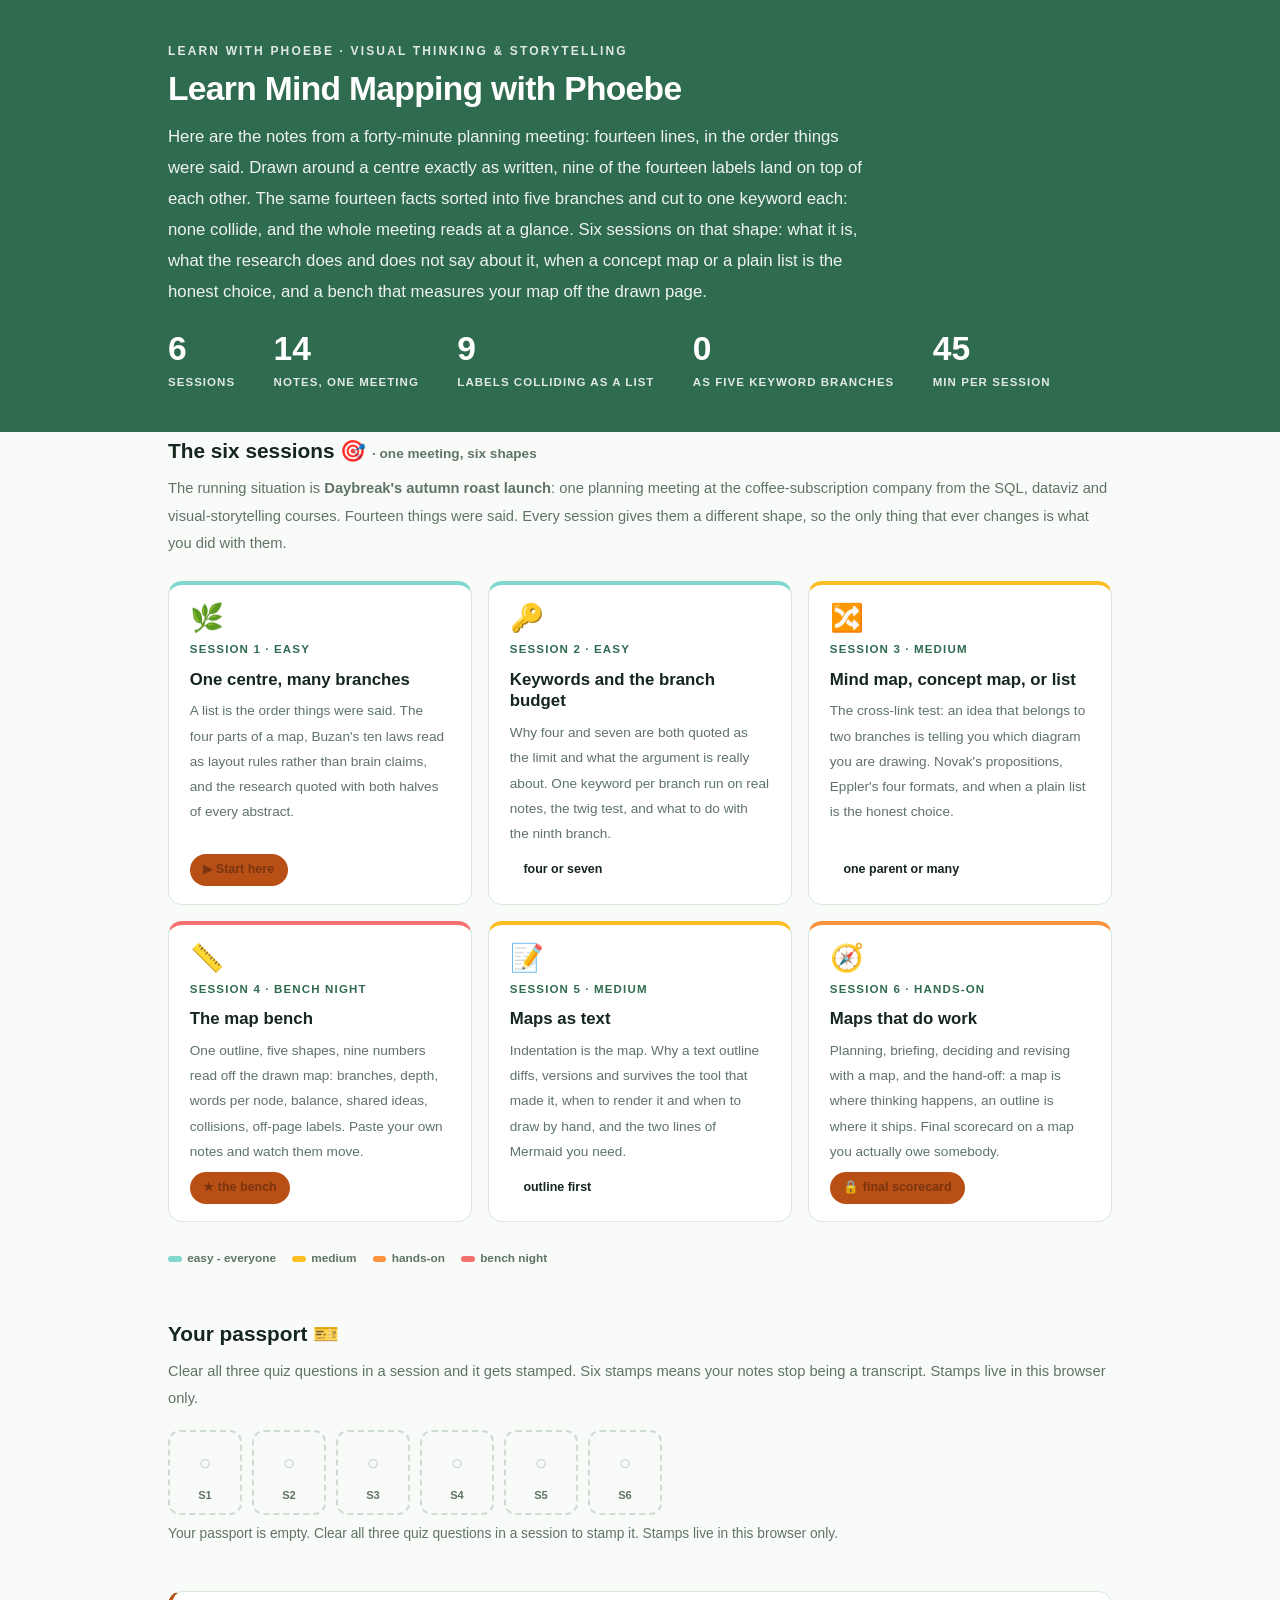
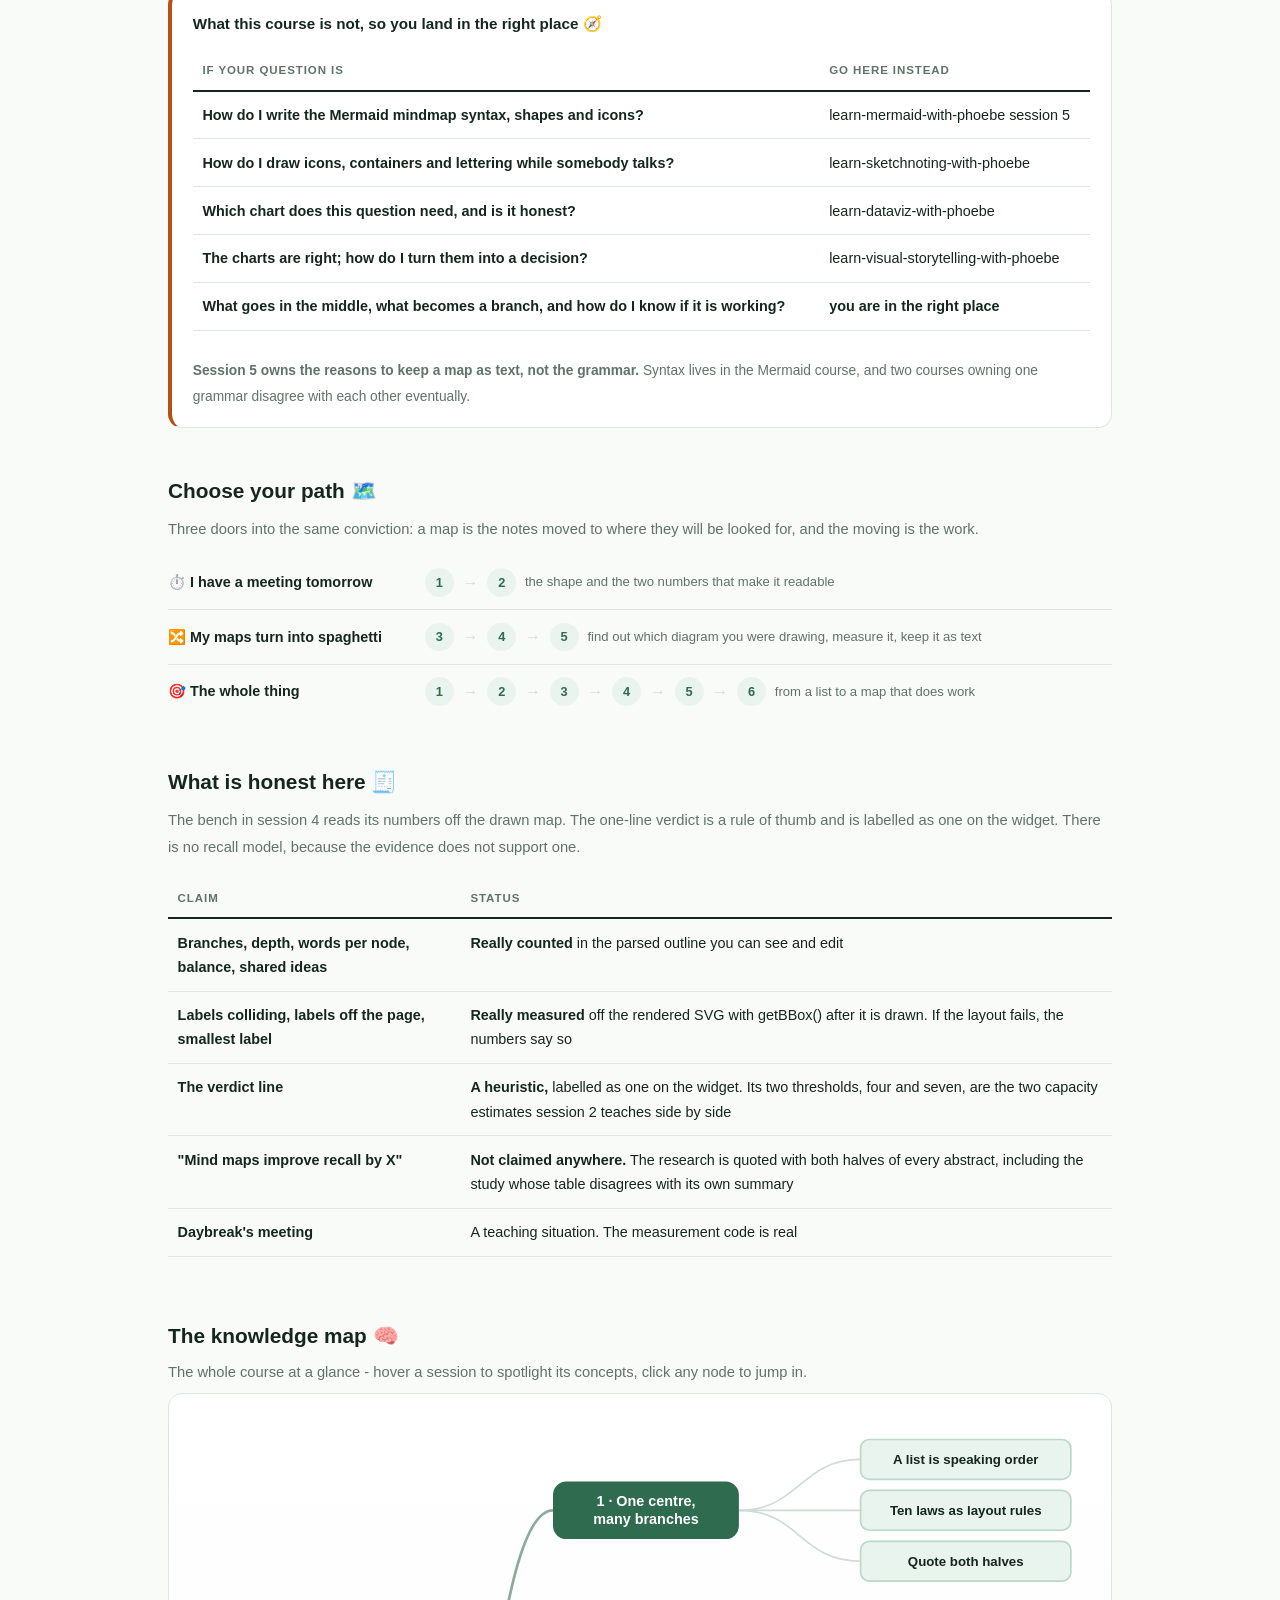
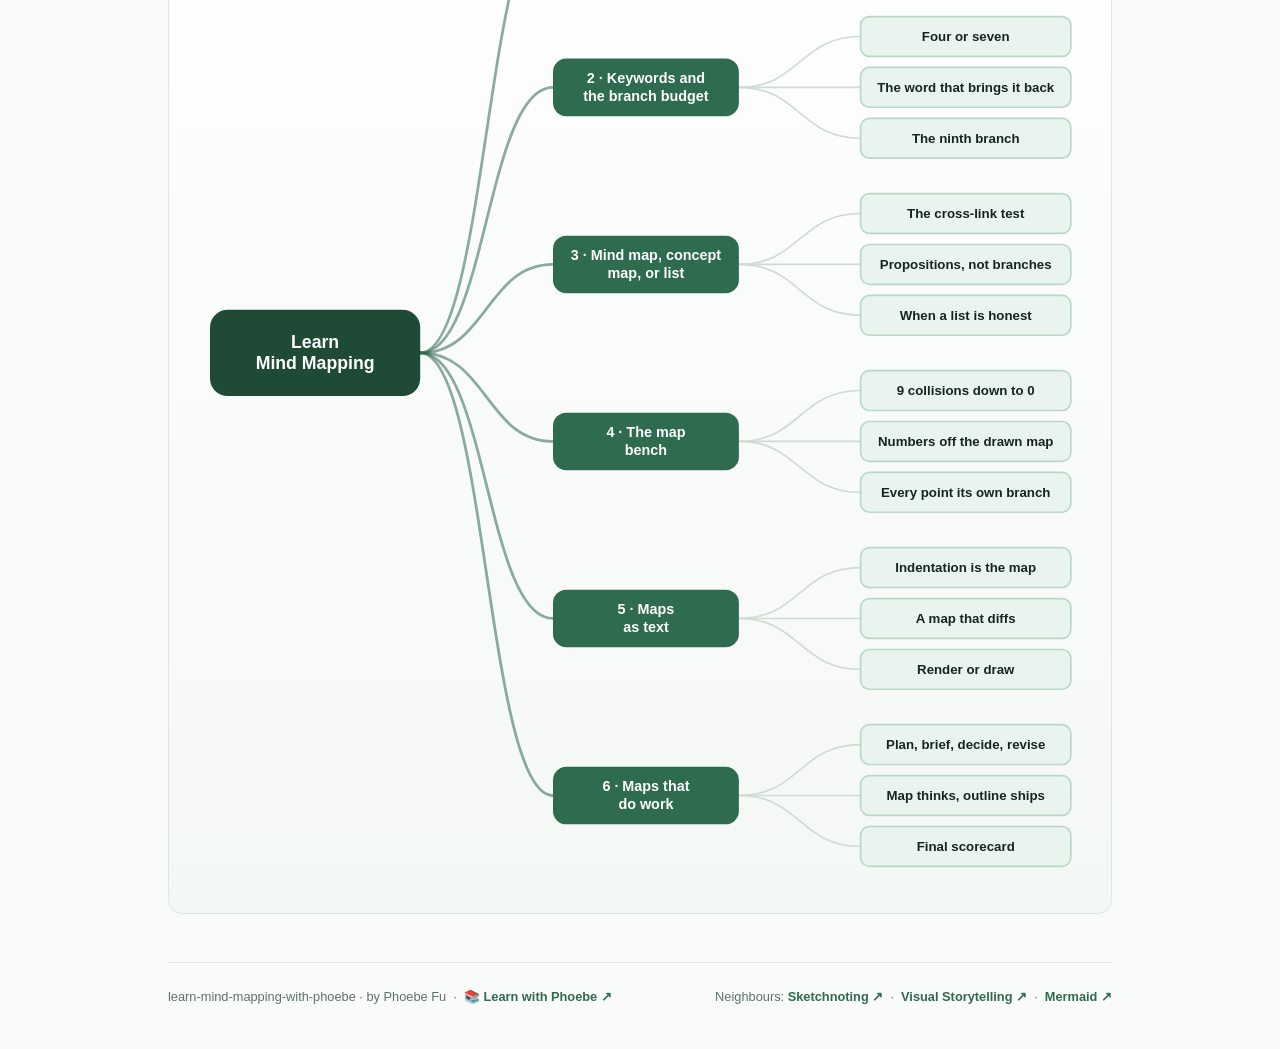
==== commit 1c6b979a: "Landing footer: drop the internal source-map path, link the sibling courses An audience-facing page " ====
--- a/index.html
+++ b/index.html
@@ -227,7 +227,7 @@
 
   <footer class="pagefoot">
     <span>learn-mind-mapping-with-phoebe · by Phoebe Fu &nbsp;·&nbsp; 📚 <a href="https://phoebefu6.github.io/learn-with-phoebe/">Learn with Phoebe ↗</a></span>
-    <span>Source map, every constant and the bench's honest limits: <span class="mono">materials/official-course-map.md</span></span>
+    <span>Neighbours: <a href="https://phoebefu6.github.io/learn-sketchnoting-with-phoebe/">Sketchnoting ↗</a> &nbsp;·&nbsp; <a href="https://phoebefu6.github.io/learn-visual-storytelling-with-phoebe/">Visual Storytelling ↗</a> &nbsp;·&nbsp; <a href="https://phoebefu6.github.io/learn-mermaid-with-phoebe/">Mermaid ↗</a></span>
   </footer>
 
 </main>
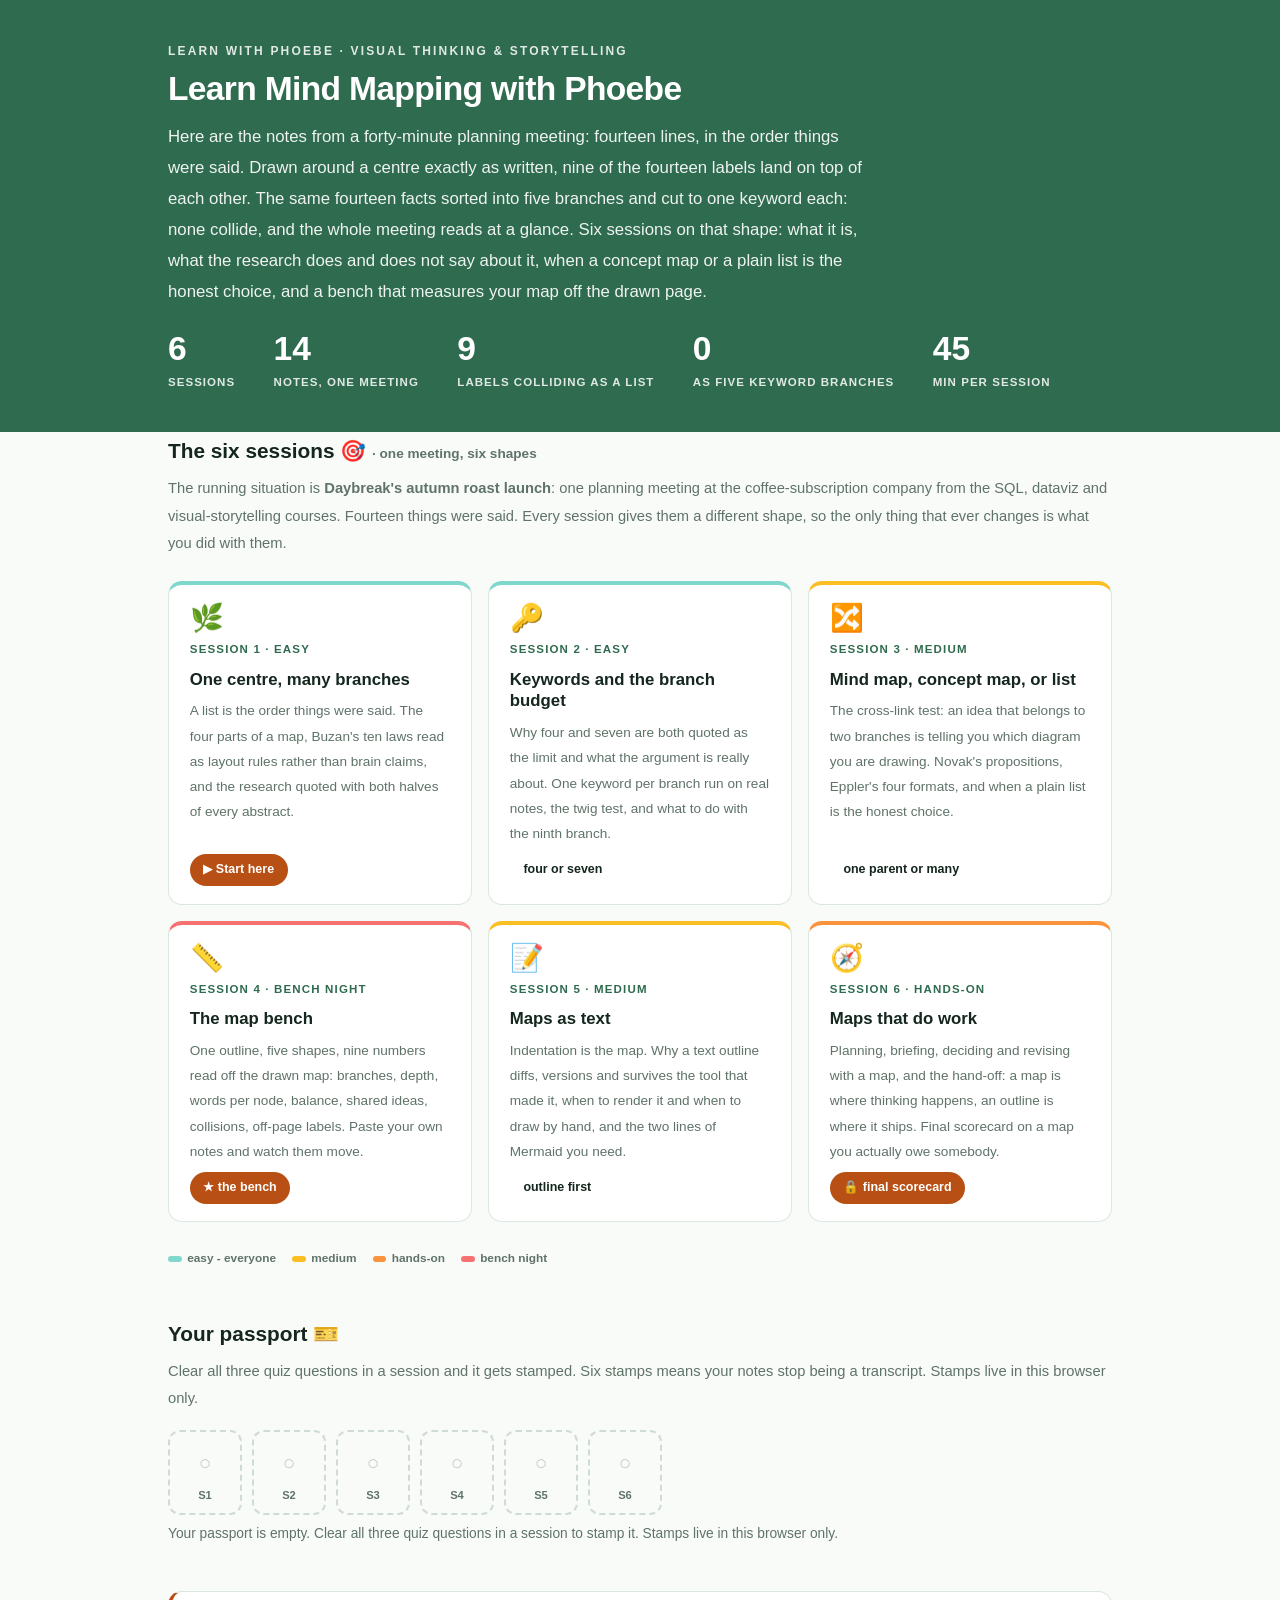
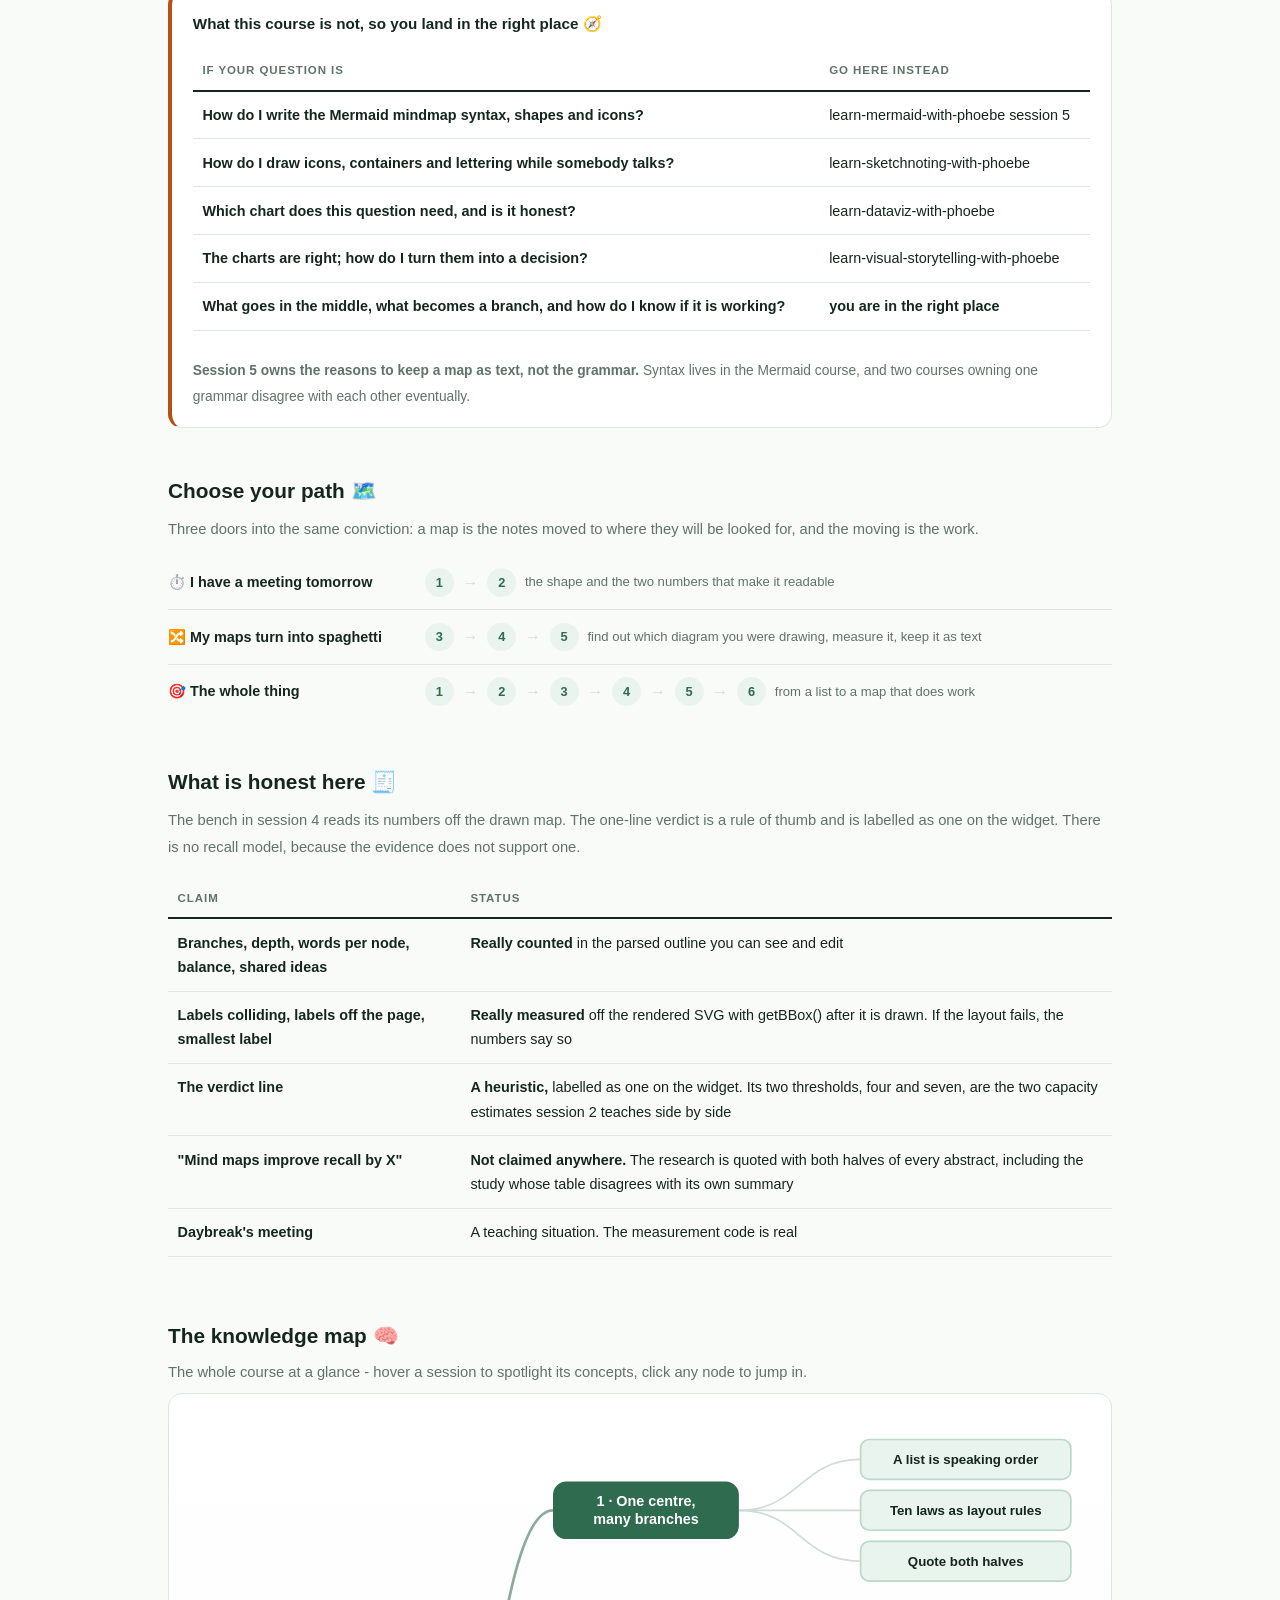
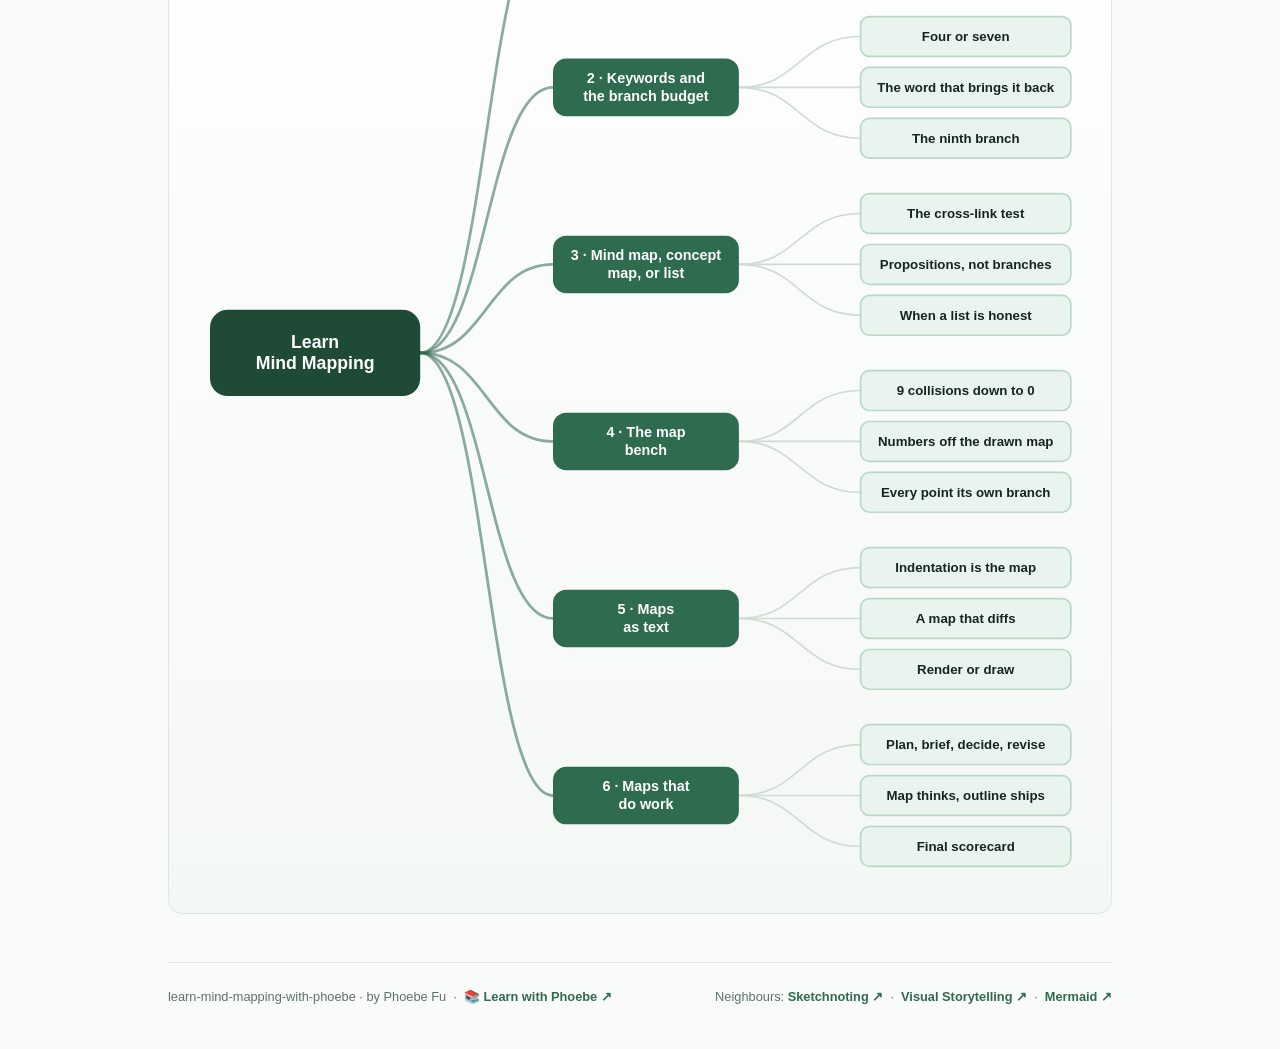
==== commit 7b359820: "Fix unreadable pills and labels: white text on the amber fill The "Real world" pill, build-along ste" ====
--- a/index.html
+++ b/index.html
@@ -19,7 +19,7 @@
 <meta name="twitter:image" content="https://phoebefu6.github.io/learn-mind-mapping-with-phoebe/assets/og-cover.png">
 <!-- social:end -->
 <title>Learn Mind Mapping with Phoebe</title>
-<link rel="stylesheet" href="assets/style.css?v=1">
+<link rel="stylesheet" href="assets/style.css?v=4">
 <style>
 
   .stats-row { display: flex; gap: 2.4rem; margin-top: 1.5rem; flex-wrap: wrap; }
--- a/assets/style.css
+++ b/assets/style.css
@@ -114,8 +114,9 @@
   border-bottom: 1px solid var(--hairline);
   padding: .55rem 0;
 }
-.toolbar .wrap { display: flex; align-items: center; gap: .6rem; }
-.toolbar .crumb { font-size: .8rem; color: var(--muted); font-weight: 600; margin-right: auto; }
+.toolbar .wrap { display: flex; align-items: center; gap: .5rem; flex-wrap: nowrap; }
+.toolbar .crumb { font-size: .8rem; color: var(--muted); font-weight: 600; margin-right: auto; min-width: 0; white-space: nowrap; overflow: hidden; text-overflow: ellipsis; }
+.toolbar .btn { white-space: nowrap; flex: none; padding: .38rem .8rem; font-size: .78rem; line-height: 1.2; }
 .toolbar .crumb a { color: var(--indigo); text-decoration: none; }
 .btn {
   border: 1px solid var(--hairline);
@@ -235,7 +236,7 @@
 .pill.solid { background: var(--indigo); color: #fff; }
 .pill.light { background: var(--indigo-50); color: var(--indigo); }
 .pill.inkpill { background: var(--ink); color: #fff; }
-.pill.amber, .pill.peach { background: var(--amber); color: var(--amber-ink); }
+.pill.amber, .pill.peach { background: var(--amber); color: #fff; }
 .pill.bare { color: var(--faint); }
 
 /* ---------- 4D grid ---------- */
@@ -293,7 +294,7 @@
   padding: .15rem .7rem;
 }
 .prompt-box.bad .label { background: var(--faint); color: var(--ink); }
-.prompt-box.good .label { background: var(--amber); color: var(--amber-ink); }
+.prompt-box.good .label { background: var(--amber); color: #fff; }
 .copy-btn {
   position: absolute;
   top: .7rem;
@@ -310,16 +311,20 @@
   transition: background .15s ease;
 }
 .copy-btn:hover { background: rgba(255,255,255,.22); }
-.copy-btn.copied { background: var(--amber); border-color: var(--amber); color: var(--amber-ink); }
+.copy-btn.copied { background: var(--amber); border-color: var(--amber); color: #fff; }
 
 /* ---------- demo steps ---------- */
 .steps { counter-reset: step; margin: .6rem 0 1rem; }
 .step {
-  display: flex;
-  gap: .9rem;
+  display: grid;
+  grid-template-columns: max-content minmax(0, 1fr);
+  column-gap: .9rem;
+  row-gap: .2rem;
   padding: .85rem 0;
   border-bottom: .5px solid var(--hairline);
 }
+.step > * { grid-column: 2; min-width: 0; }
+.step > .prompt-box { margin: .8rem 0 .4rem; }
 .step:last-child { border-bottom: none; }
 .step::before {
   counter-increment: step;
@@ -358,7 +363,7 @@
 .callout.example .ex-pill {
   display: inline-block;
   background: var(--amber);
-  color: var(--amber-ink);
+  color: #fff;
   border-radius: 999px;
   padding: .15rem .7rem;
   font-size: .68rem;
@@ -700,7 +705,7 @@
   font-family: inherit; transition: all .14s ease; white-space: nowrap;
 }
 .sql-btn:hover { background: rgba(255,255,255,.2); }
-.sql-btn.sql-run { background: var(--amber); color: var(--amber-ink); border-color: var(--amber); }
+.sql-btn.sql-run { background: var(--amber); color: #fff; border-color: var(--amber); }
 .sql-btn.sql-run:hover { filter: brightness(1.05); }
 .sql-label {
   display: block;
@@ -823,7 +828,10 @@
   /* 44px tap targets */
   details.card summary { min-height: 44px; }
   .qopt { min-height: 44px; display: flex; align-items: center; padding: .7rem .9rem; }
-  .toolbar .btn, .pagefoot a { min-height: 44px; display: inline-flex; align-items: center; }
+  .toolbar .btn, .pagefoot a { min-height: 44px; display: inline-flex; align-items: center; justify-content: center; }
+  .toolbar .crumb, .toolbar #zoom-toggle { display: none; }
+  .toolbar .btn { flex: 1 1 0; padding: .3rem .4rem; font-size: .72rem; }
+  table.clean { display: block; overflow-x: auto; -webkit-overflow-scrolling: touch; }
 }
 
 @media (max-width: 640px) {
@@ -951,7 +959,7 @@
   z-index: 2;
 }
 .hs-pin:hover { transform: translate(-50%, -50%) scale(1.18); }
-.hs-pin.on { background: var(--amber); color: var(--amber-ink); }
+.hs-pin.on { background: var(--amber); color: #fff; }
 .hs-pin::before {
   content: ""; position: absolute; inset: -7px; border-radius: 999px;
   border: 2px solid var(--indigo); opacity: 0;
@@ -1097,7 +1105,7 @@
   padding: 4px 11px; border-radius: 999px;
   background: rgba(255,255,255,.15);
 }
-.stakes-read .sk-delta.good { background: var(--amber); color: var(--amber-ink); }
+.stakes-read .sk-delta.good { background: var(--amber); color: #fff; }
 .stakes-read .sk-delta.bad { background: #FCA5A5; color: #7f1d1d; }
 
 /* --- 6. scorecard: halfway self-grade ------------------ */
@@ -1133,7 +1141,7 @@
   background: var(--indigo-50); color: var(--indigo-deep);
   border: 1px solid var(--indigo-soft); cursor: default;
 }
-.pp-pill.full { background: var(--amber); color: var(--amber-ink); border-color: var(--amber); }
+.pp-pill.full { background: var(--amber); color: #fff; border-color: var(--amber); }
 .pp-strip { display: flex; gap: 10px; flex-wrap: wrap; margin: 18px 0 6px; }
 .pp-stamp {
   display: flex; flex-direction: column; align-items: center; gap: 6px;
@@ -1160,7 +1168,7 @@
   display: inline-block; margin-bottom: 7px;
   font: 800 0.68rem Inter, sans-serif; letter-spacing: .07em;
   text-transform: uppercase; padding: 3px 10px; border-radius: 999px;
-  background: var(--amber); color: var(--amber-ink);
+  background: var(--amber); color: #fff;
 }
 
 /* --- mobile floor (desktop is the product) ------------- */
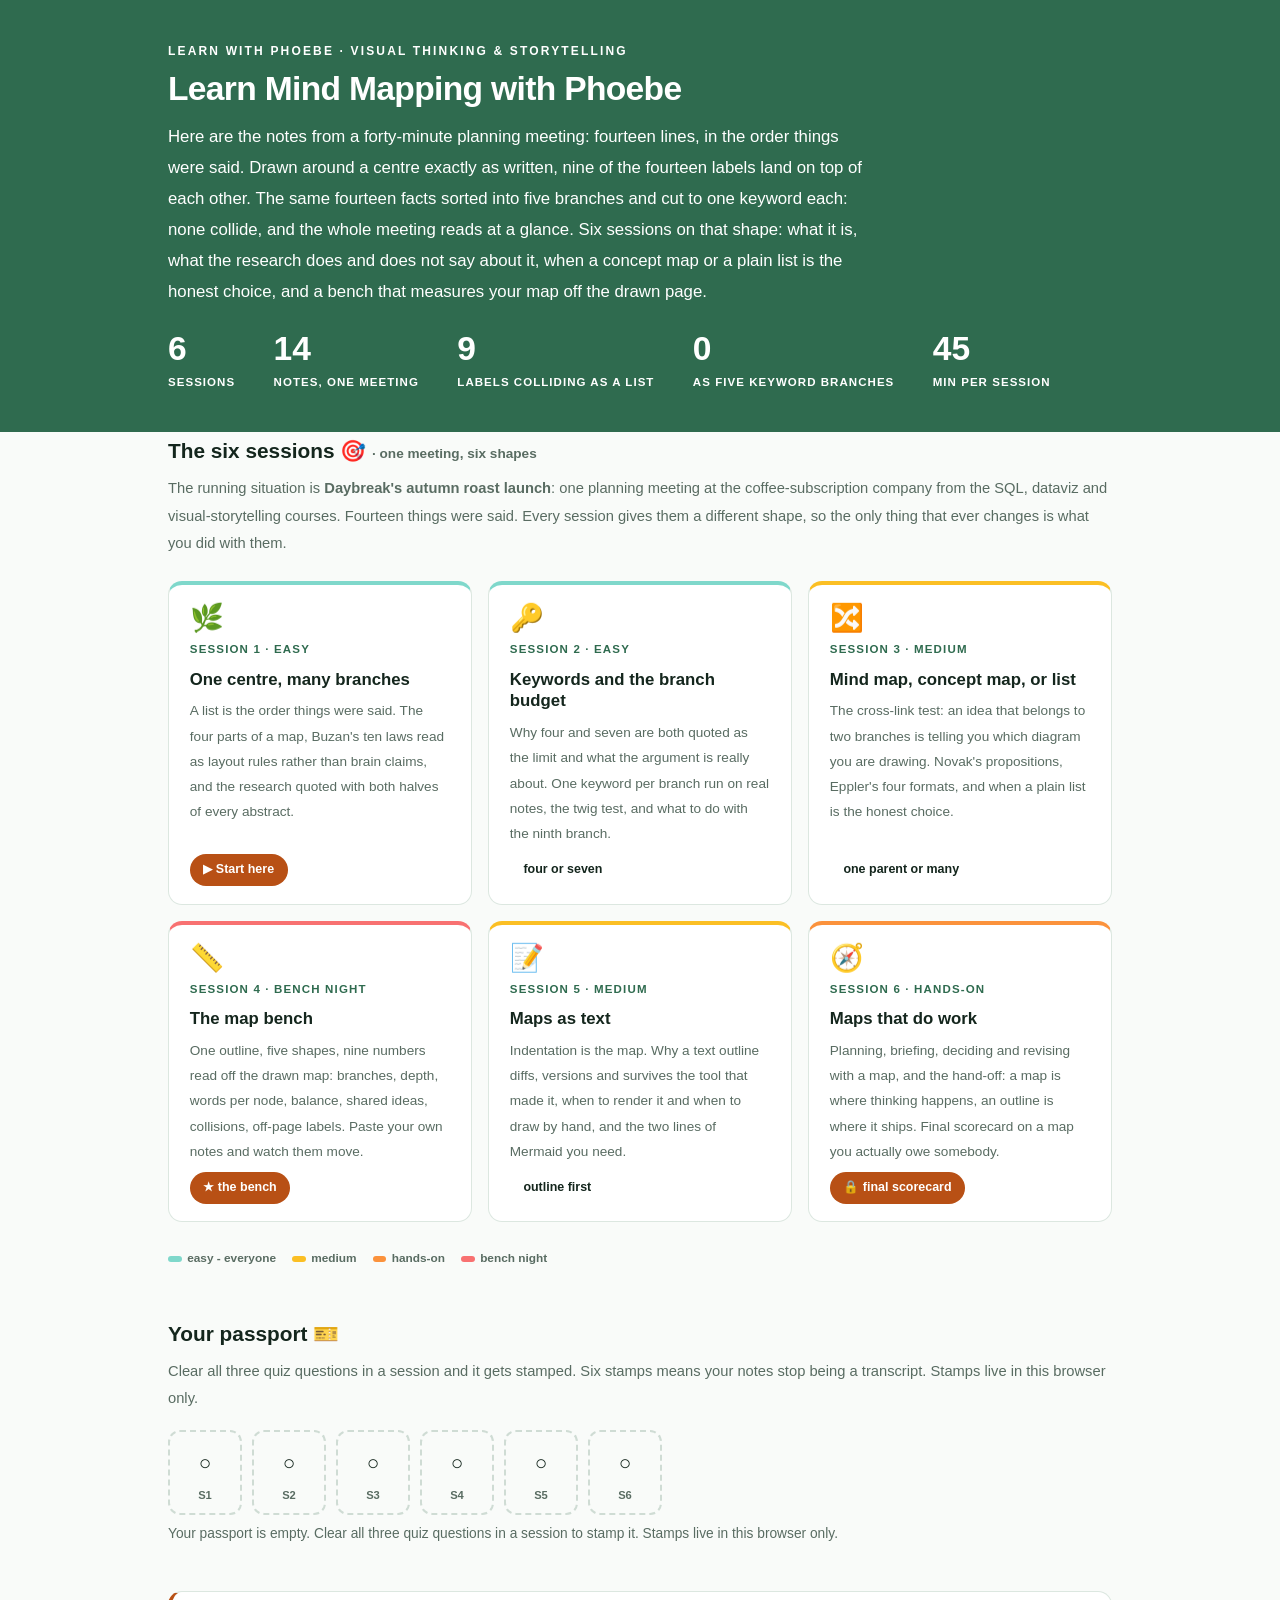
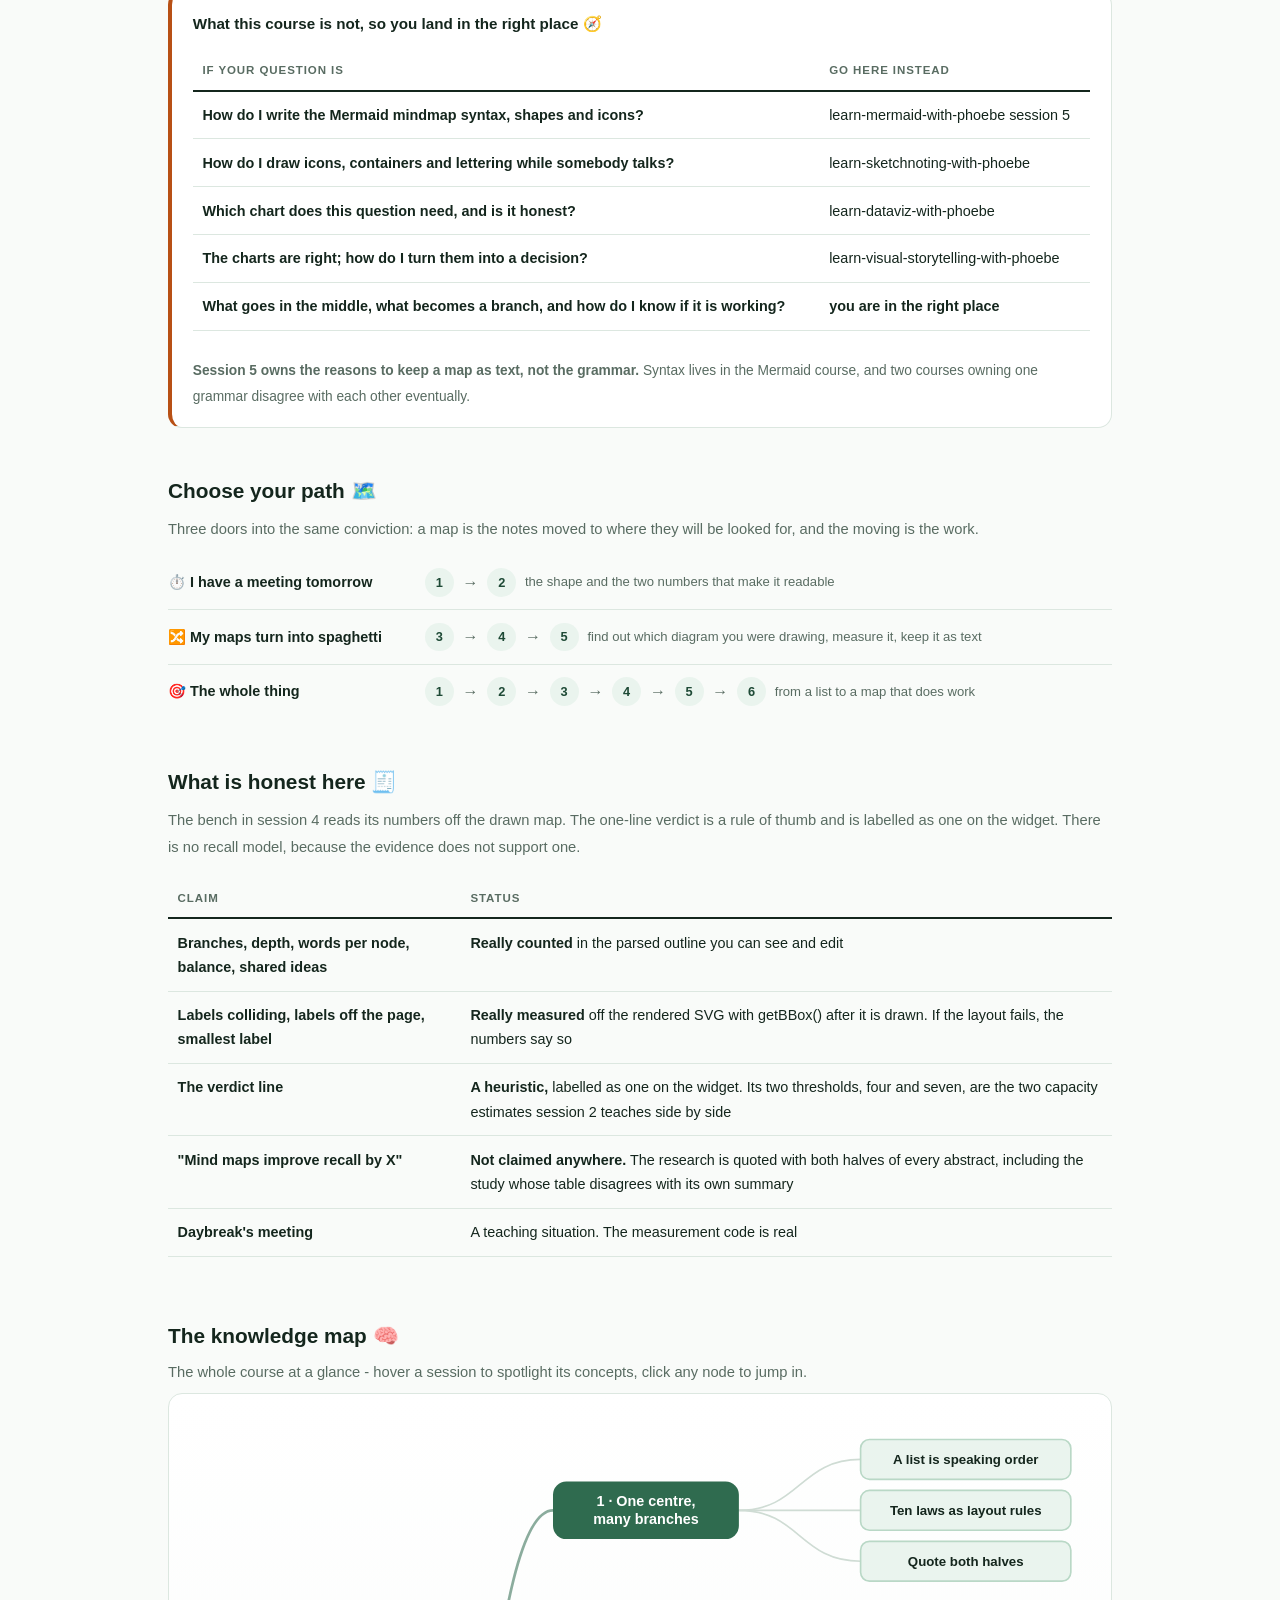
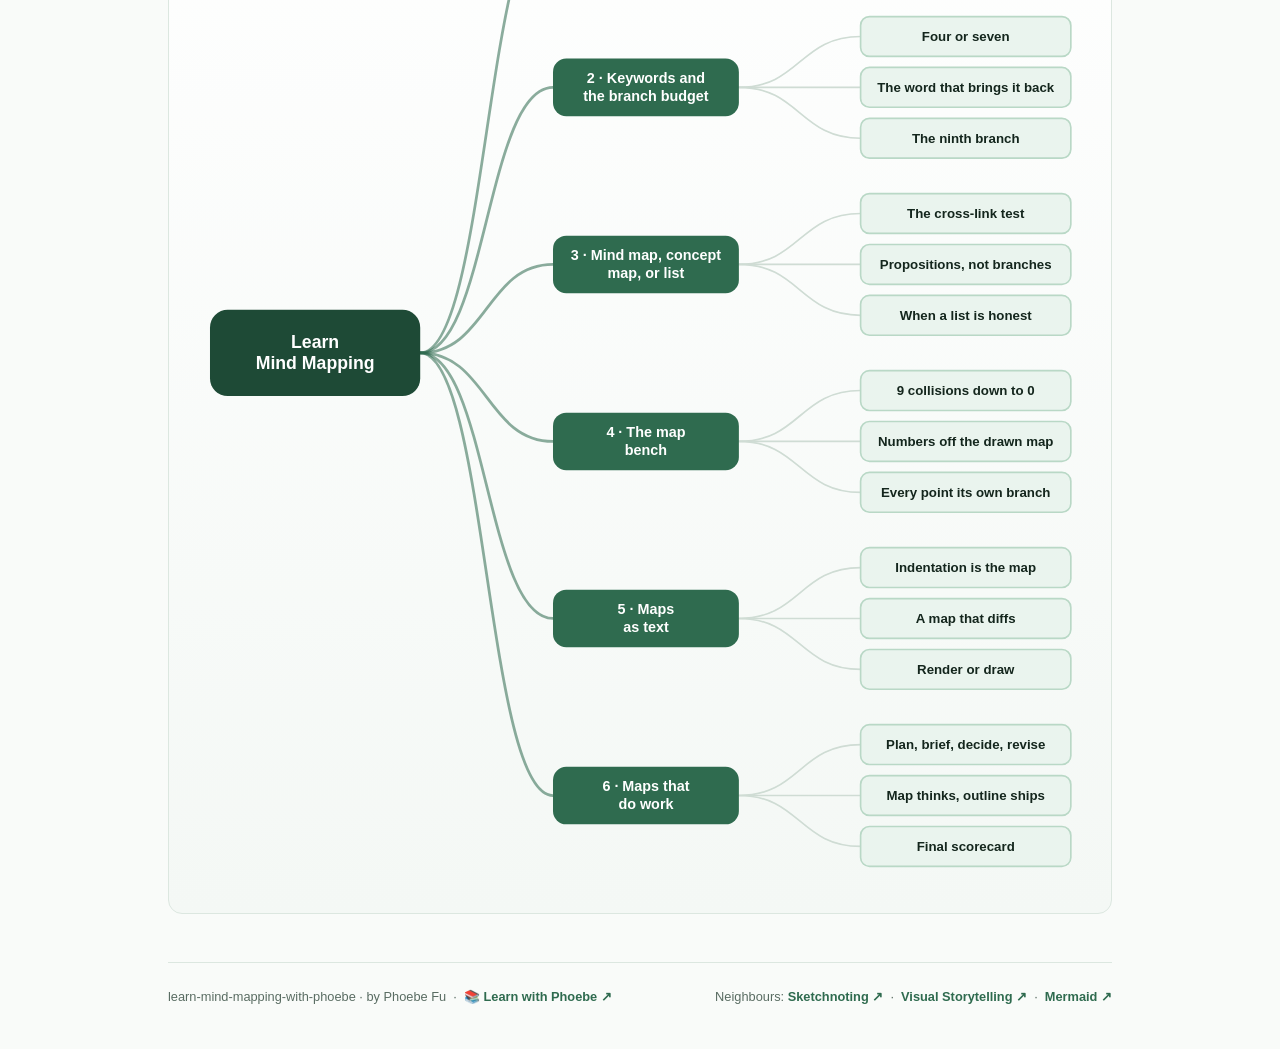
==== commit 4e777432: "Light surfaces everywhere: lightbox, cheat panel, code boxes; contrast and phone-width fixes Every d" ====
--- a/index.html
+++ b/index.html
@@ -19,12 +19,12 @@
 <meta name="twitter:image" content="https://phoebefu6.github.io/learn-mind-mapping-with-phoebe/assets/og-cover.png">
 <!-- social:end -->
 <title>Learn Mind Mapping with Phoebe</title>
-<link rel="stylesheet" href="assets/style.css?v=4">
+<link rel="stylesheet" href="assets/style.css?v=20">
 <style>
 
   .stats-row { display: flex; gap: 2.4rem; margin-top: 1.5rem; flex-wrap: wrap; }
   .stat b { display: block; font-size: 2.1rem; font-weight: 800; line-height: 1.05; font-variant-numeric: tabular-nums; }
-  .stat span { font-size: .72rem; opacity: .85; text-transform: uppercase; letter-spacing: .09em; font-weight: 600; }
+  .stat span { font-size: .72rem; opacity: 1; text-transform: uppercase; letter-spacing: .09em; font-weight: 600; }
 
   .course-grid { display: grid; grid-template-columns: repeat(auto-fit, minmax(17rem, 1fr)); gap: 1rem; margin-top: 1.5rem; }
   .course-card {
@@ -57,9 +57,9 @@
   .path { display: flex; gap: .55rem; align-items: center; padding: .75rem 0; border-bottom: .5px solid var(--hairline); flex-wrap: wrap; }
   .path:last-child { border-bottom: none; }
   .path b { min-width: 15.5rem; font-size: .9rem; }
-  .path .pstep { background: var(--indigo-50); color: var(--indigo); border-radius: 999px; padding: .16rem .68rem; font-weight: 700; font-size: .8rem; text-decoration: none; transition: all .12s ease; }
+  .path .pstep { background: var(--indigo-50); color: var(--indigo-deep); border-radius: 999px; padding: .16rem .68rem; font-weight: 700; font-size: .8rem; text-decoration: none; transition: all .12s ease; }
   .path .pstep:hover { background: var(--indigo); color: #fff; }
-  .path .parr { color: var(--faint); font-weight: 700; }
+  .path .parr { color: var(--muted); font-weight: 700; }
 
   .mm-section { margin-top: 1.6rem; }
   .mm-section h2 { font-size: 1.3rem; font-weight: 800; margin-bottom: .2rem; }
@@ -271,6 +271,6 @@
 };
 </script>
 <script src="assets/mindmap.js?v=1"></script>
-<script src="assets/app.js?v=1"></script>
+<script src="assets/app.js?v=20"></script>
 </body>
 </html>
--- a/assets/style.css
+++ b/assets/style.css
@@ -10,15 +10,15 @@
   --indigo-soft: #B9D8C6;
   --indigo-50: #EAF4EE;
   --ink: #14261D;
-  --muted: #5F7368;
+  --muted: #596C62;
   --faint: #CFDCD4;
   --hairline: #DCE7E0;
   --amber: #B85015;
   --amber-ink: #7A3410;
   --amber-50: #FBEFE6;
   --paper: #F9FBF9;
-  --code-bg: #12221A;
-  --code-ink: #DCE7E0;
+  --code-bg: #EAF4EE;
+  --code-ink: #14261D;
   --radius: 14px;
 }
 
@@ -48,7 +48,7 @@
   font-size: .75rem;
   letter-spacing: .18em;
   text-transform: uppercase;
-  opacity: .85;
+  opacity: 1;
   font-weight: 600;
 }
 .masthead h1 {
@@ -59,7 +59,7 @@
   letter-spacing: -.02em;
 }
 .masthead h1 .accent { color: inherit; }
-.masthead .sub { font-size: 1.05rem; opacity: .92; max-width: 44rem; }
+.masthead .sub { font-size: 1.05rem; opacity: 1; max-width: 44rem; }
 
 .chip-row { display: flex; flex-wrap: wrap; gap: .5rem; margin-top: 1.1rem; }
 .chip {
@@ -73,7 +73,7 @@
   white-space: nowrap;
 }
 .chip.level { background: #fff; color: var(--indigo); }
-.chip.audience { background: rgba(255,255,255,.16); color: #fff; border: 1px solid rgba(255,255,255,.35); }
+.chip.audience { background: rgba(255,255,255,.08); color: #fff; border: 1px solid rgba(255,255,255,.35); }
 .chip.time { background: var(--ink); color: #fff; font-variant-numeric: tabular-nums; }
 
 
@@ -237,7 +237,7 @@
 .pill.light { background: var(--indigo-50); color: var(--indigo); }
 .pill.inkpill { background: var(--ink); color: #fff; }
 .pill.amber, .pill.peach { background: var(--amber); color: #fff; }
-.pill.bare { color: var(--faint); }
+.pill.bare { color: var(--muted); }
 
 /* ---------- 4D grid ---------- */
 .grid-2 { display: grid; grid-template-columns: repeat(auto-fit, minmax(15rem, 1fr)); gap: .8rem; margin: .5rem 0 1rem; }
@@ -266,10 +266,11 @@
 table.clean td:first-child { font-weight: 600; }
 
 /* ---------- prompt boxes ---------- */
-.prompt-box {
+.prompt-box{
   position: relative;
-  background: var(--code-bg);
-  color: var(--code-ink);
+  background: #EAF4EE;
+  border: 1px solid #DCE7E0;
+  color: #14261D;
   border-radius: var(--radius);
   padding: 1.1rem 1.2rem;
   margin: 1rem 0 1.2rem;
@@ -279,12 +280,12 @@
   white-space: pre-wrap;
   word-break: break-word;
 }
-.prompt-box .label {
+.prompt-box .label{
   position: absolute;
   top: -0.7rem;
   left: 1rem;
-  background: var(--indigo);
-  color: #fff;
+  background: #2F6B4F;
+  color: #FFFFFF;
   font-family: "Inter", -apple-system, sans-serif;
   font-size: .68rem;
   font-weight: 700;
@@ -295,13 +296,13 @@
 }
 .prompt-box.bad .label { background: var(--faint); color: var(--ink); }
 .prompt-box.good .label { background: var(--amber); color: #fff; }
-.copy-btn {
+.copy-btn{
   position: absolute;
   top: .7rem;
   right: .7rem;
-  background: rgba(255,255,255,.1);
-  border: 1px solid rgba(255,255,255,.25);
-  color: #fff;
+  background: #FFFFFF;
+  border: 1px solid #DCE7E0;
+  color: #14261D;
   border-radius: 999px;
   padding: .25rem .8rem;
   font-size: .72rem;
@@ -310,7 +311,7 @@
   font-family: "Inter", -apple-system, sans-serif;
   transition: background .15s ease;
 }
-.copy-btn:hover { background: rgba(255,255,255,.22); }
+.copy-btn:hover { background: #DCE7E0; }
 .copy-btn.copied { background: var(--amber); border-color: var(--amber); color: #fff; }
 
 /* ---------- demo steps ---------- */
@@ -400,11 +401,11 @@
   gap: .4rem;
 }
 
-.lightbox {
+.lightbox{
   position: fixed;
   inset: 0;
   z-index: 100;
-  background: rgba(20,38,29,.9);
+  background: rgba(249,251,249,.97);
   display: none;
   align-items: center;
   justify-content: center;
@@ -412,8 +413,10 @@
   cursor: zoom-out;
 }
 .lightbox.open { display: flex; }
-.lightbox .inner {
+.lightbox .inner{
   background: #fff;
+  border: 1px solid #DCE7E0;
+  box-shadow: 0 10px 40px rgba(20,38,29,.14);
   border-radius: var(--radius);
   padding: 2rem;
   max-width: 94vw;
@@ -421,13 +424,12 @@
   overflow: auto;
 }
 .lightbox .inner svg, .lightbox .inner img { width: min(88vw, 70rem); height: auto; }
-.lightbox .close-hint {
+.lightbox .close-hint{
   position: fixed;
   top: 1rem; right: 1.4rem;
-  color: #fff;
+  color: #14261D;
   font-size: .8rem;
   font-weight: 600;
-  opacity: .8;
 }
 
 /* ---------- courses covered ---------- */
@@ -446,19 +448,20 @@
 .covered-row .note { margin-left: auto; color: var(--muted); font-size: .78rem; text-align: right; }
 
 /* ---------- cheat sheet footer ---------- */
-.cheat {
-  background: var(--ink);
-  color: #fff;
+.cheat{
+  background: #EAF4EE;
+  border: 1px solid #DCE7E0;
+  color: #14261D;
   border-radius: var(--radius);
   padding: 1.6rem 1.6rem 1.3rem;
   margin-top: 3rem;
 }
 .cheat h3 { font-size: 1.1rem; margin-bottom: 1rem; }
-.cheat h3 span { color: var(--indigo-soft); }
+.cheat h3 span { color: #2F6B4F; }
 .cheat .grid-2 { gap: 1rem; }
 .cheat .cheat-item { border-left: 3px solid var(--indigo-mid); padding-left: .8rem; }
-.cheat .cheat-item b { display: block; font-size: .85rem; color: var(--indigo-soft); }
-.cheat .cheat-item span { font-size: .82rem; opacity: .85; }
+.cheat .cheat-item b { display: block; font-size: .85rem; color: #1E4A36; }
+.cheat .cheat-item span { font-size: .82rem; color: #5F7368; }
 
 footer.pagefoot {
   border-top: 1px solid var(--hairline);
@@ -553,7 +556,7 @@
   margin-top: 1.1rem;
   flex-wrap: wrap;
 }
-.journey .jlabel { font-size: .7rem; font-weight: 700; text-transform: uppercase; letter-spacing: .09em; opacity: .8; margin-right: .3rem; }
+.journey .jlabel { font-size: .7rem; font-weight: 700; text-transform: uppercase; letter-spacing: .09em; opacity: 1; margin-right: .3rem; }
 .journey a {
   width: 1.7rem; height: 1.7rem;
   border-radius: 999px;
@@ -1151,7 +1154,7 @@
   transition: all .18s ease;
 }
 .pp-stamp:hover { border-color: var(--indigo-soft); }
-.pp-stamp i { font-size: 1.3rem; font-style: normal; opacity: .35; }
+.pp-stamp i { font-size: 1.3rem; font-style: normal; opacity: 1; }
 .pp-stamp b { font: 800 0.7rem Inter, sans-serif; }
 .pp-stamp.got {
   border-style: solid; border-color: var(--indigo);
@@ -1254,3 +1257,28 @@
 .mb-lab { font: 600 11.5px Inter, sans-serif; }
 .mb-root { font: 800 13px Inter, sans-serif; fill: #FFFFFF; }
 .mb-edge { fill: none; stroke-linecap: round; }
+
+/* layout-patch-3: phone-width overflow (2026-10-10) */
+.sql-bar { flex-wrap: wrap; }
+@media (max-width: 480px) {
+  .covered-row { flex-wrap: wrap; }
+  .covered-row .note { margin-left: 0; text-align: left; flex-basis: 100%; }
+  details.card summary { flex-wrap: wrap; }
+  details.card summary .mini { white-space: normal; }
+  .wk, .sqlbox, .prompt-box, pre { max-width: 100%; overflow-x: auto; }
+  .mono, code, strong, .note { overflow-wrap: anywhere; }
+  select, input[type=range], label { max-width: 100%; }
+  canvas, svg, img { max-width: 100%; height: auto; }
+  .tree-kids, .tree-node-wrap, .tree-node, .rb-night, .al-row, .gd-field, .tl-row, .sl-row { max-width: 100%; overflow-x: auto; }
+  .tl-cols, .sl-cols, .bb-cols, .ev-cols, [class$="-cols"] { grid-template-columns: 1fr !important; display: grid; }
+  .tl-cols > *, .sl-cols > *, [class$="-cols"] > * { min-width: 0; max-width: 100%; }
+  .mono { white-space: normal; }
+  .er-w, .bb-lab, .tl-lev, .sl-lev { max-width: 100%; white-space: normal; }
+}
+/* contrast-patch-2b */
+.cheat a { color: var(--indigo-deep, var(--ink)); }
+.chip.audience { background: transparent; border-color: rgba(255,255,255,.55); }
+.masthead a, .masthead .sub a { color: #fff; text-decoration: underline; text-underline-offset: 2px; }
+.prompt-box b, .prompt-box strong { color: var(--indigo-deep, var(--ink)); }
+.prompt-box span, .prompt-box em, .prompt-box i { color: inherit; }
+.pp-stamp i { color: var(--ink); }
